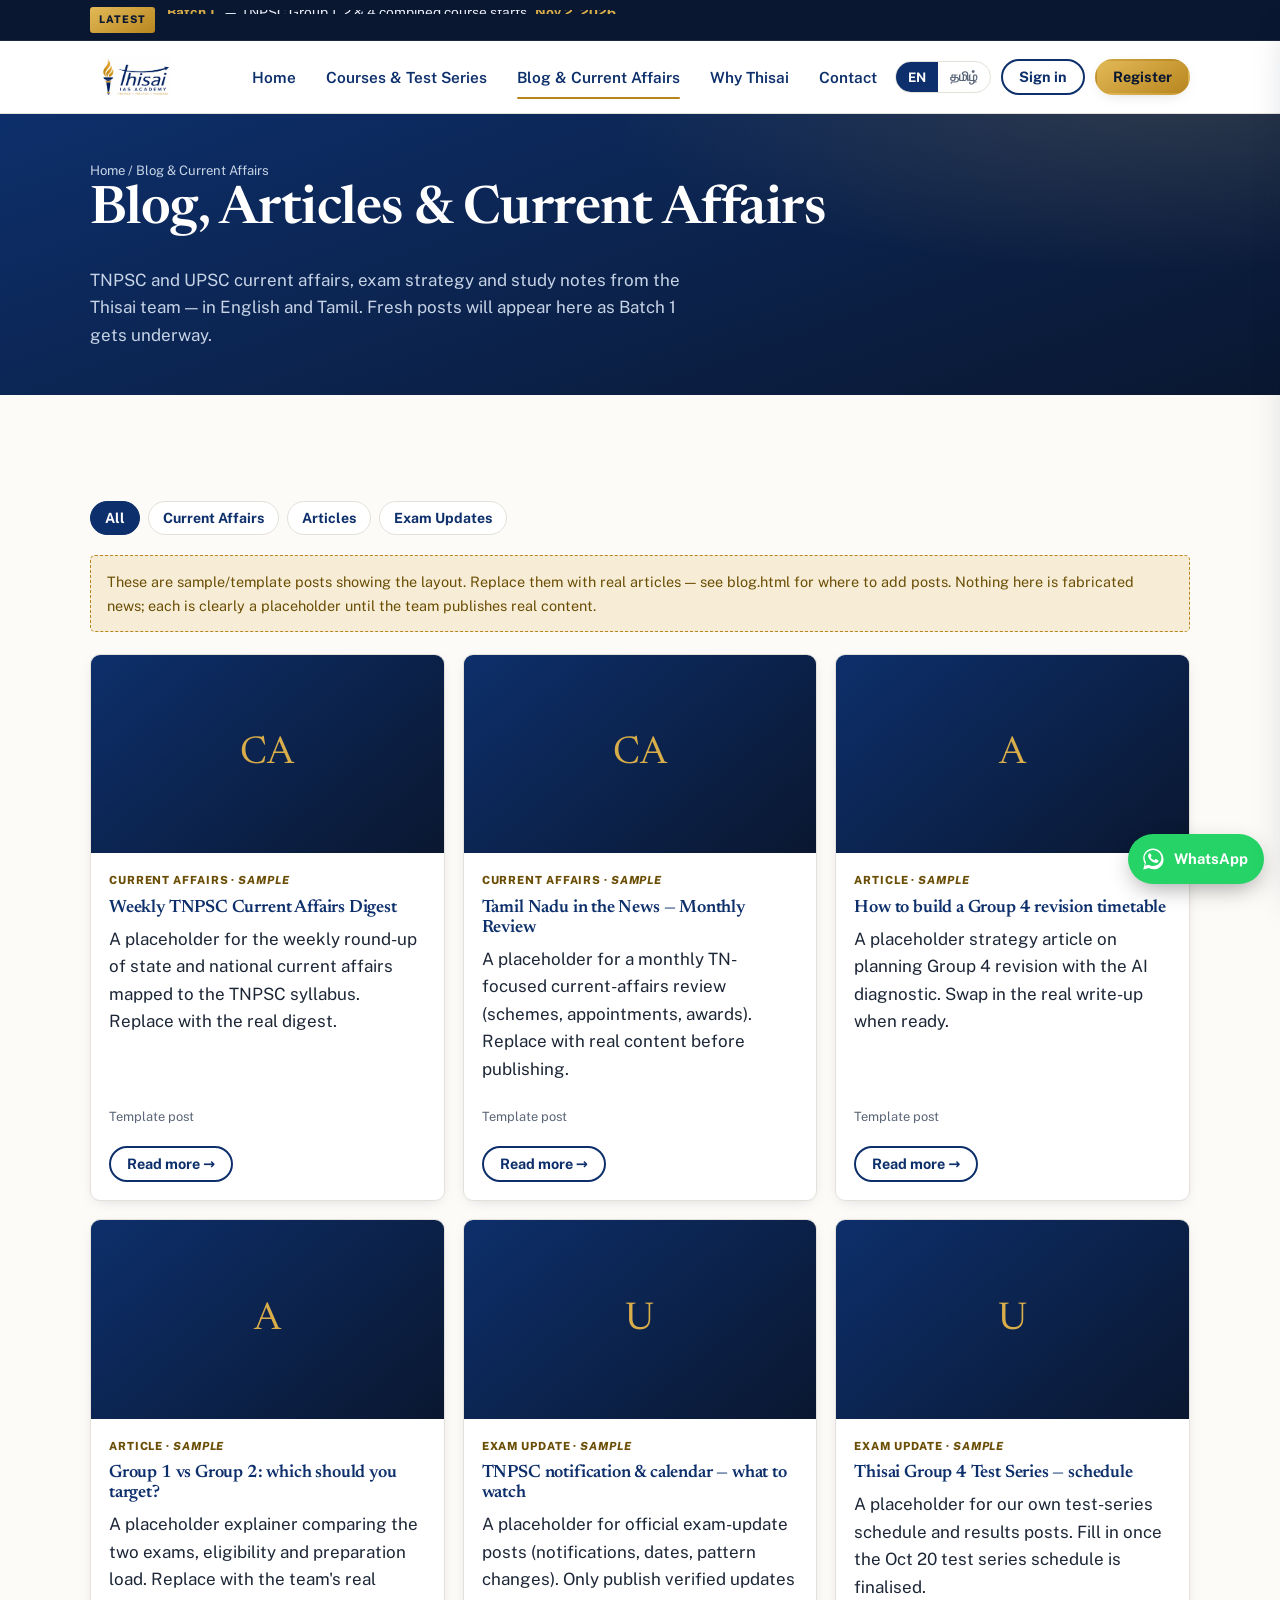
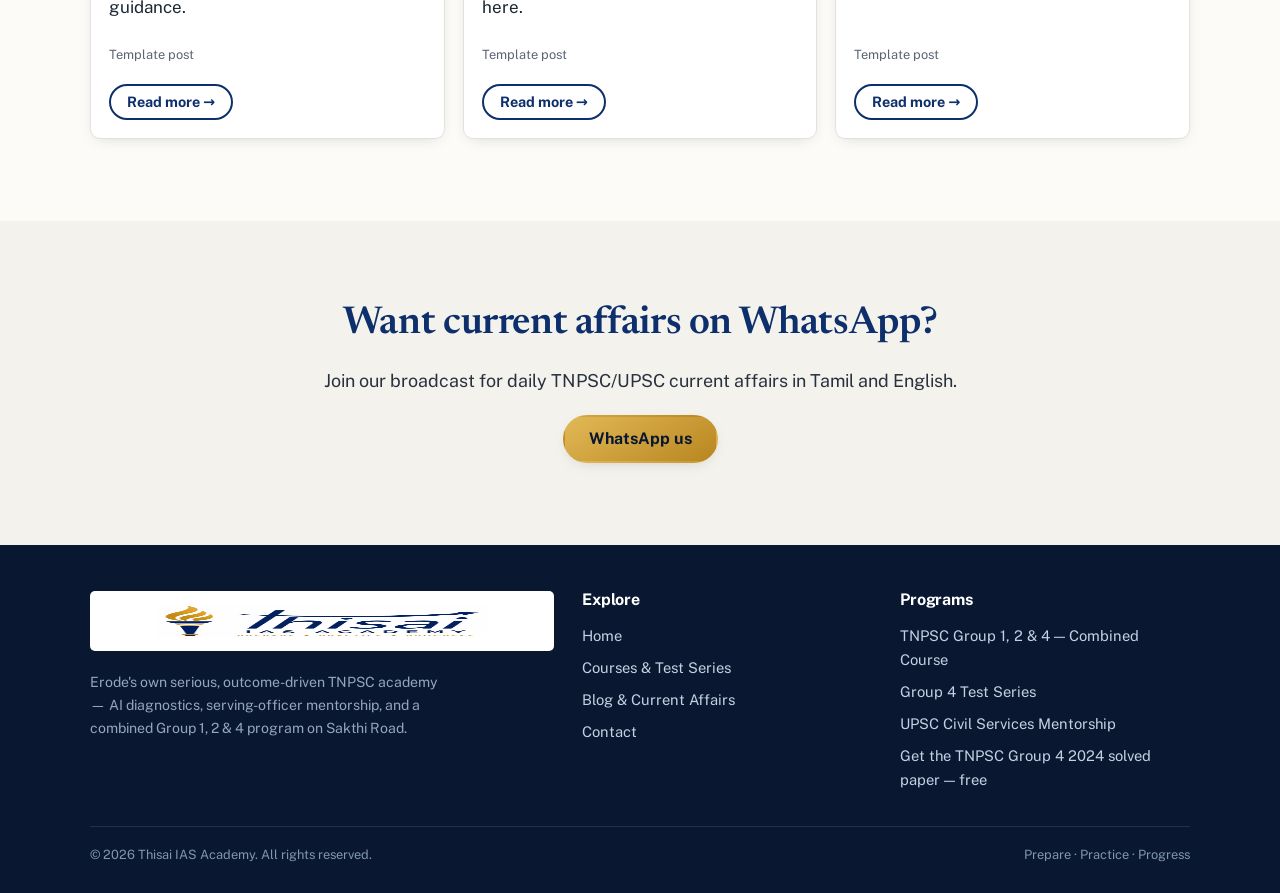
==== blog.html @ 3afdbfc1 "Rebrand site + add auth, Tamil, new programs and Courses/Blog pages Apply the official Thisai IAS Ac" ====
<!DOCTYPE html>
<html lang="en">
<head>
  <meta charset="UTF-8" />
  <meta name="viewport" content="width=device-width, initial-scale=1.0" />
  <title>Blog, Articles &amp; Current Affairs | Thisai IAS Academy, Erode</title>
  <meta name="description" content="TNPSC and UPSC current affairs, exam strategy articles and study notes from Thisai IAS Academy, Erode — in English and Tamil." />
  <meta name="robots" content="index, follow" />
  <link rel="canonical" href="https://thisai.pro/blog.html" />
  <meta name="theme-color" content="#0a1730" />
  <meta property="og:type" content="website" />
  <meta property="og:title" content="Blog, Articles & Current Affairs — Thisai IAS Academy" />
  <meta property="og:description" content="TNPSC & UPSC current affairs, exam strategy and study notes — English and Tamil." />
  <meta property="og:image" content="https://thisai.pro/assets/og-image.png" />
  <meta property="og:url" content="https://thisai.pro/blog.html" />

  <link rel="preconnect" href="https://fonts.googleapis.com" />
  <link rel="preconnect" href="https://fonts.gstatic.com" crossorigin />
  <link href="https://fonts.googleapis.com/css2?family=Newsreader:opsz,wght@6..72,400;6..72,600&family=Noto+Sans+Tamil:wght@400;500;700&family=Public+Sans:wght@400;500;600;700&display=swap" rel="stylesheet" />
  <link rel="icon" href="assets/favicon-32.png" sizes="32x32" />
  <link rel="apple-touch-icon" href="assets/favicon-180.png" />
  <link rel="icon" href="assets/favicon.svg" type="image/svg+xml" />
  <link rel="stylesheet" href="css/styles.css" />
</head>
<body>
  <!-- ANNOUNCEMENT BAR -->
  <div class="annc" role="region" aria-label="Announcements">
    <div class="annc-inner">
      <span class="annc-tag" data-i18n="annc.tag">Latest</span>
      <div class="annc-track">
        <p class="annc-item" data-i18n-html="annc.1"><b>Batch 1</b> — TNPSC Group 1, 2 &amp; 4 combined course starts <b>Nov 2, 2026</b></p>
        <p class="annc-item" data-i18n-html="annc.2">New <b>Group 4 Test Series</b> begins <b>Oct 20, 2026</b> — register now</p>
        <p class="annc-item" data-i18n-html="annc.3"><b>Free UPSC mentorship</b> for Erode's talented aspirants — guided by UPSC interview-stage candidates</p>
      </div>
    </div>
  </div>

  <!-- HEADER -->
  <header class="site-header">
    <div class="wrap header-inner">
      <a class="brand" href="index.html" aria-label="Thisai IAS Academy home">
        <img src="assets/logo-horizontal.png" alt="Thisai IAS Academy — TNPSC coaching in Erode" width="2000" height="1000" />
      </a>
      <nav class="nav" aria-label="Primary">
        <a href="index.html" data-i18n="nav.home">Home</a>
        <a href="courses.html" data-i18n="nav.courses">Courses &amp; Test Series</a>
        <a href="blog.html" class="active" data-i18n="nav.blog">Blog &amp; Current Affairs</a>
        <a href="index.html#why" data-i18n="nav.why">Why Thisai</a>
        <a href="index.html#contact" data-i18n="nav.contact">Contact</a>
      </nav>
      <div class="header-actions">
        <div class="lang-toggle" role="group" aria-label="Language">
          <button type="button" class="lang-btn is-active" data-lang="en" aria-pressed="true">EN</button>
          <button type="button" class="lang-btn" data-lang="ta" aria-pressed="false">தமிழ்</button>
        </div>
        <span data-auth-slot></span>
        <a href="index.html#register" class="btn btn-gold btn-sm hide-mobile" data-i18n="btn.register">Register</a>
        <button class="hamb" data-menu-open aria-label="Open menu" data-i18n-aria="btn.menu"><span></span></button>
      </div>
    </div>
  </header>

  <!-- MOBILE MENU -->
  <div class="scrim" data-scrim></div>
  <nav id="mobile-menu" class="mobile-menu" aria-label="Mobile">
    <div class="mm-head"><strong style="color:var(--navy);font-family:var(--font-head)">Thisai IAS Academy</strong><button class="mm-close" data-menu-close aria-label="Close menu">&times;</button></div>
    <a href="index.html" data-i18n="nav.home">Home</a>
    <a href="courses.html" data-i18n="nav.courses">Courses &amp; Test Series</a>
    <a href="blog.html" data-i18n="nav.blog">Blog &amp; Current Affairs</a>
    <a href="index.html#why" data-i18n="nav.why">Why Thisai</a>
    <a href="index.html#contact" data-i18n="nav.contact">Contact</a>
    <a href="index.html#register" class="btn btn-gold" style="margin-top:14px" data-i18n="btn.register">Register</a>
    <button type="button" class="btn btn-ghost" style="margin-top:8px" data-open-auth="signin" data-i18n="btn.signin">Sign in</button>
  </nav>

  <main>
    <!-- PAGE HERO -->
    <section class="page-hero">
      <div class="wrap">
        <p class="breadcrumb"><a href="index.html" data-i18n="nav.home">Home</a> / <span data-i18n="bp.bc">Blog &amp; Current Affairs</span></p>
        <h1 data-i18n="bp.title">Blog, Articles &amp; Current Affairs</h1>
        <p data-i18n="bp.sub">TNPSC and UPSC current affairs, exam strategy and study notes from the Thisai team — in English and Tamil. Fresh posts will appear here as Batch 1 gets underway.</p>
      </div>
    </section>

    <section class="section">
      <div class="wrap">
        <!-- Filters -->
        <div class="blog-filters" role="group" aria-label="Filter posts">
          <button class="filter-btn active" data-filter="all" data-i18n="bp.filter.all">All</button>
          <button class="filter-btn" data-filter="ca" data-i18n="bp.filter.ca">Current Affairs</button>
          <button class="filter-btn" data-filter="article" data-i18n="bp.filter.article">Articles</button>
          <button class="filter-btn" data-filter="update" data-i18n="bp.filter.update">Exam Updates</button>
        </div>

        <!-- Honest note: these are placeholders, not fabricated news. -->
        <div class="sample-note" data-i18n="bp.sample">These are sample/template posts showing the layout. Replace them with real articles — see blog.html for where to add posts. Nothing here is fabricated news; each is clearly a placeholder until the team publishes real content.</div>

        <!-- ============================================================
             POSTS
             To add a real post: copy one <article class="post"> block,
             set data-cat to "ca" | "article" | "update", and fill in the
             category, title, excerpt, date and the "Read more" href.
             The "SAMPLE" flag marks placeholders — remove it on real posts.
             ============================================================ -->
        <div class="blog-grid">

          <article class="post" data-cat="ca">
            <div class="post-thumb" aria-hidden="true">CA</div>
            <div class="post-body">
              <span class="post-cat">Current Affairs · <em>Sample</em></span>
              <h3>Weekly TNPSC Current Affairs Digest</h3>
              <p>A placeholder for the weekly round-up of state and national current affairs mapped to the TNPSC syllabus. Replace with the real digest.</p>
              <span class="post-date">Template post</span>
              <a href="#" class="btn btn-ghost btn-sm" style="margin-top:10px;align-self:flex-start" data-i18n="bp.readmore">Read more →</a>
            </div>
          </article>

          <article class="post" data-cat="ca">
            <div class="post-thumb" aria-hidden="true">CA</div>
            <div class="post-body">
              <span class="post-cat">Current Affairs · <em>Sample</em></span>
              <h3>Tamil Nadu in the News — Monthly Review</h3>
              <p>A placeholder for a monthly TN-focused current-affairs review (schemes, appointments, awards). Replace with real content before publishing.</p>
              <span class="post-date">Template post</span>
              <a href="#" class="btn btn-ghost btn-sm" style="margin-top:10px;align-self:flex-start" data-i18n="bp.readmore">Read more →</a>
            </div>
          </article>

          <article class="post" data-cat="article">
            <div class="post-thumb" aria-hidden="true">A</div>
            <div class="post-body">
              <span class="post-cat">Article · <em>Sample</em></span>
              <h3>How to build a Group 4 revision timetable</h3>
              <p>A placeholder strategy article on planning Group 4 revision with the AI diagnostic. Swap in the real write-up when ready.</p>
              <span class="post-date">Template post</span>
              <a href="#" class="btn btn-ghost btn-sm" style="margin-top:10px;align-self:flex-start" data-i18n="bp.readmore">Read more →</a>
            </div>
          </article>

          <article class="post" data-cat="article">
            <div class="post-thumb" aria-hidden="true">A</div>
            <div class="post-body">
              <span class="post-cat">Article · <em>Sample</em></span>
              <h3>Group 1 vs Group 2: which should you target?</h3>
              <p>A placeholder explainer comparing the two exams, eligibility and preparation load. Replace with the team's real guidance.</p>
              <span class="post-date">Template post</span>
              <a href="#" class="btn btn-ghost btn-sm" style="margin-top:10px;align-self:flex-start" data-i18n="bp.readmore">Read more →</a>
            </div>
          </article>

          <article class="post" data-cat="update">
            <div class="post-thumb" aria-hidden="true">U</div>
            <div class="post-body">
              <span class="post-cat">Exam Update · <em>Sample</em></span>
              <h3>TNPSC notification &amp; calendar — what to watch</h3>
              <p>A placeholder for official exam-update posts (notifications, dates, pattern changes). Only publish verified updates here.</p>
              <span class="post-date">Template post</span>
              <a href="#" class="btn btn-ghost btn-sm" style="margin-top:10px;align-self:flex-start" data-i18n="bp.readmore">Read more →</a>
            </div>
          </article>

          <article class="post" data-cat="update">
            <div class="post-thumb" aria-hidden="true">U</div>
            <div class="post-body">
              <span class="post-cat">Exam Update · <em>Sample</em></span>
              <h3>Thisai Group 4 Test Series — schedule</h3>
              <p>A placeholder for our own test-series schedule and results posts. Fill in once the Oct 20 test series schedule is finalised.</p>
              <span class="post-date">Template post</span>
              <a href="#" class="btn btn-ghost btn-sm" style="margin-top:10px;align-self:flex-start" data-i18n="bp.readmore">Read more →</a>
            </div>
          </article>

        </div>

        <p class="lead" data-empty hidden style="text-align:center;margin-top:30px" data-i18n="bp.empty">No posts in this category yet — check back soon.</p>
      </div>
    </section>

    <!-- CTA -->
    <section class="section section-alt">
      <div class="wrap narrow" style="text-align:center">
        <h2 data-i18n="bp.cta.t">Want current affairs on WhatsApp?</h2>
        <p class="lead" style="margin:0 auto 20px" data-i18n="bp.cta.d">Join our broadcast for daily TNPSC/UPSC current affairs in Tamil and English.</p>
        <a class="btn btn-gold" data-wa="ca" href="#" target="_blank" rel="noopener">WhatsApp us</a>
      </div>
    </section>
  </main>

  <!-- FOOTER -->
  <footer class="site-footer">
    <div class="wrap">
      <div class="footer-grid">
        <div>
          <span class="footer-logo"><img src="assets/logo-horizontal.png" alt="Thisai IAS Academy" width="2000" height="1000" /></span>
          <p class="footer-note" data-i18n="foot.note">Erode's own serious, outcome-driven TNPSC academy — AI diagnostics, serving-officer mentorship, and a combined Group 1, 2 & 4 program on Sakthi Road.</p>
        </div>
        <div class="footer-col"><h4 data-i18n="foot.explore">Explore</h4>
          <a href="index.html" data-i18n="nav.home">Home</a>
          <a href="courses.html" data-i18n="nav.courses">Courses &amp; Test Series</a>
          <a href="blog.html" data-i18n="nav.blog">Blog &amp; Current Affairs</a>
          <a href="index.html#contact" data-i18n="nav.contact">Contact</a>
        </div>
        <div class="footer-col"><h4 data-i18n="foot.programs">Programs</h4>
          <a href="courses.html#combined" data-i18n="prog.1.title">TNPSC Group 1, 2 &amp; 4</a>
          <a href="courses.html#testseries" data-i18n="prog.2.title">Group 4 Test Series</a>
          <a href="courses.html#upsc" data-i18n="prog.3.title">UPSC Mentorship</a>
          <a href="index.html#freepaper" data-i18n="lead.title">Free Group 4 2024 paper</a>
        </div>
      </div>
      <div class="footer-bottom">
        <span data-i18n="foot.rights">© <span data-year>2026</span> Thisai IAS Academy. All rights reserved.</span>
        <span data-i18n="foot.prepare">Prepare · Practice · Progress</span>
      </div>
    </div>
  </footer>

  <a class="wa-float" data-wa="floating" href="#" target="_blank" rel="noopener" aria-label="Chat with us on WhatsApp">
    <svg viewBox="0 0 32 32" width="26" height="26" aria-hidden="true"><path fill="currentColor" d="M16 3C9.4 3 4 8.3 4 14.9c0 2.4.7 4.6 1.9 6.5L4 29l7-1.8c1.8 1 3.8 1.5 6 1.5 6.6 0 12-5.3 12-11.9C29 8.3 22.6 3 16 3zm0 21.7c-1.9 0-3.7-.5-5.2-1.4l-.4-.2-4.1 1.1 1.1-4-.2-.4c-1-1.6-1.5-3.4-1.5-5.4C5.7 9.3 10.3 4.8 16 4.8s10.3 4.5 10.3 10.1S21.7 24.7 16 24.7zm5.7-7.6c-.3-.2-1.8-.9-2.1-1s-.5-.2-.7.2-.8 1-.9 1.2-.3.2-.6.1c-.3-.2-1.3-.5-2.5-1.5-.9-.8-1.5-1.8-1.7-2.1s0-.5.1-.6l.5-.5c.2-.2.2-.3.3-.5s.1-.4 0-.5-.7-1.7-1-2.3c-.3-.6-.5-.5-.7-.5h-.6c-.2 0-.5.1-.8.4s-1.1 1-1.1 2.6 1.1 3 1.3 3.2c.2.2 2.2 3.4 5.4 4.8.8.3 1.3.5 1.8.6.8.2 1.4.2 2 .1.6-.1 1.8-.7 2.1-1.5.3-.7.3-1.4.2-1.5-.1-.1-.3-.2-.6-.3z"/></svg>
    <span class="wa-label">WhatsApp</span>
  </a>

  <!-- AUTH MODAL -->
  <div class="modal" id="auth-modal" role="dialog" aria-modal="true" aria-label="Sign in or sign up">
    <div class="modal-scrim"></div>
    <div class="modal-card">
      <button class="modal-close" aria-label="Close">&times;</button>
      <img class="modal-logo" src="assets/logo-horizontal.png" alt="Thisai IAS Academy" width="2000" height="1000" />
      <div class="auth-tabs">
        <button type="button" class="auth-tab active" data-authtab="signin" data-i18n="auth.signin">Sign in</button>
        <button type="button" class="auth-tab" data-authtab="signup" data-i18n="auth.signup">Sign up</button>
      </div>
      <div class="auth-pane active" data-authpane="signin">
        <form id="form-signin" class="lead-form" novalidate>
          <div class="field"><label for="si-id" data-i18n="auth.email">Email or phone</label><input id="si-id" name="identifier" type="text" autocomplete="username" required data-i18n-ph="auth.email.ph" placeholder="you@example.com or mobile" /><span class="field-error" data-error></span></div>
          <div class="field"><label for="si-pass" data-i18n="auth.pass">Password</label><input id="si-pass" name="password" type="password" autocomplete="current-password" required data-i18n-ph="auth.pass.ph" placeholder="Your password" /><span class="field-error" data-error></span></div>
          <button type="submit" class="btn btn-gold btn-block" data-i18n="auth.signin.btn">Sign in</button>
        </form>
        <p class="auth-alt"><button type="button" data-switch-tab="signup" data-i18n="auth.toSignup">New to Thisai? Create an account</button></p>
      </div>
      <div class="auth-pane" data-authpane="signup">
        <form id="form-signup" class="lead-form" novalidate>
          <div class="field"><label for="su-name" data-i18n="auth.name">Full name</label><input id="su-name" name="name" type="text" autocomplete="name" required data-i18n-ph="auth.name.ph" placeholder="Your name" /><span class="field-error" data-error></span></div>
          <div class="field"><label for="su-phone" data-i18n="auth.phone">WhatsApp number</label><input id="su-phone" name="phone" type="tel" inputmode="numeric" autocomplete="tel" required data-i18n-ph="auth.phone.ph" placeholder="10-digit mobile number" /><span class="field-error" data-error></span></div>
          <div class="field"><label for="su-email" data-i18n="auth.emailf">Email</label><input id="su-email" name="email" type="email" autocomplete="email" required data-i18n-ph="auth.emailf.ph" placeholder="you@example.com" /><span class="field-error" data-error></span></div>
          <div class="field row2">
            <div class="field" style="gap:6px"><label for="su-pass" data-i18n="auth.pass">Password</label><input id="su-pass" name="password" type="password" autocomplete="new-password" required data-i18n-ph="auth.pass.ph" placeholder="Password" /><span class="field-error" data-error></span></div>
            <div class="field" style="gap:6px"><label for="su-pass2" data-i18n="auth.pass2">Confirm</label><input id="su-pass2" name="password2" type="password" autocomplete="new-password" required data-i18n-ph="auth.pass2.ph" placeholder="Confirm" /><span class="field-error" data-error></span></div>
          </div>
          <button type="submit" class="btn btn-gold btn-block" data-i18n="auth.signup.btn">Create account</button>
        </form>
        <p class="auth-alt"><button type="button" data-switch-tab="signin" data-i18n="auth.toSignin">Already have an account? Sign in</button></p>
      </div>
      <p class="auth-note" data-i18n="auth.note">Demo accounts are stored only in this browser. Connect a real auth backend (Firebase / Supabase) before launch — see js/auth.js.</p>
    </div>
  </div>

  <div class="toast" data-toast hidden role="status" aria-live="polite"></div>

  <script src="config.js"></script>
  <script src="js/i18n.js" defer></script>
  <script src="js/auth.js" defer></script>
  <script src="js/main.js" defer></script>
</body>
</html>
---- css/styles.css ----
/* ============================================================================
   Thisai IAS Academy — design system
   Brand tokens taken from the official brand sheet (navy + brass gold).
   Mobile-first, no framework. Shared across index.html, courses.html, blog.html.
   ========================================================================== */

:root {
  /* ---- Brand palette (from official logo / brand sheet) ---- */
  --ink:      #0a1730;   /* darkest navy — deep text / hero base */
  --navy:     #0d2f6b;   /* primary navy */
  --navy-700: #122a57;
  --blue:     #1247a6;   /* bright institutional blue accent */
  --blue-lt:  #e8eefa;
  --gold:     #b8861f;   /* brass gold */
  --gold-br:  #d9ae4a;   /* bright gold (gradient top) */
  --gold-hi:  #e2b957;   /* highlight gold */
  --gold-lt:  #f7edd6;   /* pale gold wash */
  --gold-dk:  #6b4e05;
  --paper:    #fcfbf8;   /* warm white page bg */
  --paper-2:  #f4f2ec;   /* alt section bg */
  --white:    #ffffff;
  --ink-body: #1c2636;   /* body text on light */
  --mute:     #5a6577;   /* secondary text */
  --line:     #e3e1da;   /* hairline */

  --maxw: 1140px;
  --rad: 5px;            /* institutional, slightly sharp */
  --rad-lg: 10px;
  --pill: 100px;
  --shadow: 0 14px 40px -18px rgba(10,23,48,.30);
  --shadow-sm: 0 4px 16px -8px rgba(10,23,48,.25);

  --font-head: "Newsreader", Georgia, "Times New Roman", serif;
  --font-body: "Public Sans", system-ui, -apple-system, "Segoe UI", Roboto, sans-serif;
  --font-ta:   "Noto Sans Tamil", var(--font-body);
}

* { box-sizing: border-box; }
html { scroll-behavior: smooth; -webkit-text-size-adjust: 100%; scroll-padding-top: 118px; }
body {
  margin: 0; font-family: var(--font-body); color: var(--ink-body);
  background: var(--paper); line-height: 1.62; font-size: 17px; overflow-x: hidden;
}
/* Tamil typography when the page is in Tamil */
html[lang="ta"] body { font-family: var(--font-ta); line-height: 1.75; }
html[lang="ta"] h1, html[lang="ta"] h2, html[lang="ta"] h3, html[lang="ta"] h4 { font-family: var(--font-ta); font-weight: 700; letter-spacing: 0; }

img, iframe, svg { max-width: 100%; }
a { color: var(--blue); }

h1,h2,h3,h4 { font-family: var(--font-head); font-weight: 600; line-height: 1.12; color: var(--navy); margin: 0 0 .5em; letter-spacing: -.01em; }
h1 { font-size: clamp(2rem, 6.5vw, 3.3rem); }
h2 { font-size: clamp(1.6rem, 5vw, 2.4rem); margin-bottom: .5em; }
h3 { font-size: 1.22rem; }
p { margin: 0 0 1rem; }

.wrap { width: 100%; max-width: var(--maxw); margin: 0 auto; padding: 0 20px; }
.narrow { max-width: 780px; }

.section { padding: 58px 0; }
.section-alt { background: var(--paper-2); }
@media (min-width: 760px) { .section { padding: 82px 0; } }

.eyebrow { font-size: .78rem; font-weight: 800; letter-spacing: .14em; text-transform: uppercase; color: var(--gold-dk); margin: 0 0 .6rem; }
.eyebrow-blue { color: var(--blue); }
.eyebrow-light { color: var(--gold-br); }
.lead { font-size: 1.12rem; max-width: 64ch; color: #28313f; }
html[lang="ta"] .eyebrow { letter-spacing: .04em; }

/* -------------------------------------------------------------- Buttons */
.btn {
  display: inline-flex; align-items: center; justify-content: center; gap: .45rem;
  font-family: var(--font-body); font-weight: 700; font-size: 1rem; line-height: 1;
  padding: 14px 24px; border-radius: var(--pill); text-decoration: none; cursor: pointer;
  border: 2px solid transparent; transition: transform .12s ease, box-shadow .15s ease, background .15s ease;
  text-align: center; position: relative; overflow: hidden;
}
html[lang="ta"] .btn { font-family: var(--font-ta); }
.btn:active { transform: translateY(1px); }
.btn-gold { background: linear-gradient(150deg, var(--gold-hi), var(--gold)); color: var(--ink); box-shadow: var(--shadow-sm); }
.btn-gold:hover { background: linear-gradient(150deg, #efcf7a, var(--gold-br)); }
/* gold shine sweep */
.btn-gold::after {
  content: ""; position: absolute; inset: 0; transform: translateX(-120%);
  background: linear-gradient(100deg, transparent 30%, rgba(255,255,255,.55) 50%, transparent 70%);
}
.btn-gold:hover::after { transform: translateX(120%); transition: transform .7s ease; }
.btn-navy { background: var(--navy); color: #fff; }
.btn-navy:hover { background: var(--blue); }
.btn-ghost { background: transparent; border-color: var(--navy); color: var(--navy); }
.btn-ghost:hover { background: rgba(13,47,107,.06); }
.btn-ghost-light { background: transparent; border-color: rgba(255,255,255,.5); color: #fff; }
.btn-ghost-light:hover { background: rgba(255,255,255,.12); }
.btn-sm { padding: 9px 16px; font-size: .9rem; }
.btn-block { width: 100%; }

.ph { background: var(--gold-lt); color: var(--gold-dk); border: 1px dashed var(--gold); padding: 0 .4em; border-radius: 4px; font-weight: 700; font-size: .92em; white-space: nowrap; }

/* ===================================================== ANNOUNCEMENT BAR */
.annc { background: var(--ink); color: #eaf0fb; font-size: .86rem; border-bottom: 1px solid rgba(255,255,255,.08); }
.annc-inner { display: flex; align-items: center; gap: 12px; min-height: 40px; padding: 6px 20px; max-width: var(--maxw); margin: 0 auto; }
.annc-tag { flex: none; background: linear-gradient(150deg, var(--gold-hi), var(--gold)); color: var(--ink); font-weight: 800; font-size: .66rem; letter-spacing: .1em; text-transform: uppercase; padding: 4px 9px; border-radius: 3px; }
.annc-track { position: relative; flex: 1; min-width: 0; height: 1.4em; overflow: hidden; }
.annc-item { position: absolute; inset: 0; display: flex; align-items: center; gap: 8px; opacity: 0; transform: translateY(8px); transition: opacity .5s, transform .5s; white-space: nowrap; overflow: hidden; text-overflow: ellipsis; }
.annc-item.on { opacity: 1; transform: none; }
.annc-item b { color: var(--gold-br); }
.annc-item a { color: inherit; text-decoration: underline; text-underline-offset: 2px; }

/* -------------------------------------------------------------- Header */
.site-header { position: sticky; top: 0; z-index: 50; background: rgba(255,255,255,.97); backdrop-filter: blur(8px); border-bottom: 1px solid var(--line); }
.header-inner { display: flex; align-items: center; gap: 14px; height: 72px; }
.brand { display: inline-flex; align-items: center; text-decoration: none; margin-right: auto; }
.brand img { height: 46px; width: auto; display: block; }
@media (max-width: 420px){ .brand img { height: 38px; } }

.nav { display: none; }
.nav a { color: var(--navy); text-decoration: none; font-weight: 600; font-size: .96rem; padding: 8px 4px; position: relative; }
.nav a:hover { color: var(--blue); }
.nav a.active::after { content:""; position:absolute; left:4px; right:4px; bottom:-2px; height:2px; background: var(--gold); border-radius:2px; }
@media (min-width: 980px){ .nav { display: flex; align-items: center; gap: 22px; } }

.header-actions { display: flex; align-items: center; gap: 10px; }
.lang-toggle { display: inline-flex; border: 1px solid var(--line); border-radius: var(--pill); overflow: hidden; background: #fff; }
.lang-btn { background: transparent; color: var(--mute); border: 0; padding: 7px 12px; font-size: .82rem; font-weight: 700; cursor: pointer; font-family: var(--font-body); }
.lang-btn.is-active { background: var(--navy); color: #fff; }

.icon-btn { display: none; }
.hamb { display: inline-grid; place-items: center; width: 42px; height: 42px; border: 1px solid var(--line); border-radius: var(--rad); background: #fff; cursor: pointer; }
.hamb span { display:block; width: 18px; height: 2px; background: var(--navy); position: relative; }
.hamb span::before, .hamb span::after { content:""; position:absolute; left:0; width:18px; height:2px; background: var(--navy); }
.hamb span::before { top:-6px; } .hamb span::after { top:6px; }
@media (min-width: 980px){ .hamb { display: none; } }
.hide-mobile { display: none; }
@media (min-width: 560px){ .hide-mobile { display: inline-flex; } }

/* Mobile menu drawer */
.mobile-menu { position: fixed; inset: 0 0 0 auto; width: min(82vw, 340px); background: #fff; z-index: 70; transform: translateX(100%); transition: transform .25s ease; box-shadow: var(--shadow); padding: 20px; display: flex; flex-direction: column; gap: 6px; overflow-y: auto; }
.mobile-menu.open { transform: none; }
.mobile-menu a { color: var(--navy); text-decoration: none; font-weight: 700; padding: 14px 8px; border-bottom: 1px solid var(--line); font-size: 1.05rem; }
.mm-head { display:flex; align-items:center; justify-content: space-between; margin-bottom: 8px; }
.mm-close { background:none; border:0; font-size:1.8rem; line-height:1; cursor:pointer; color: var(--navy); }
.scrim { position: fixed; inset: 0; background: rgba(10,23,48,.5); z-index: 65; opacity: 0; pointer-events: none; transition: opacity .25s; }
.scrim.open { opacity: 1; pointer-events: auto; }

/* -------------------------------------------------------------- Hero */
.hero { background: linear-gradient(160deg, var(--navy), var(--ink)); color: #eaf1fb; position: relative; overflow: hidden; }
.hero::before { content:""; position:absolute; inset:0; background: radial-gradient(90% 120% at 85% -10%, rgba(226,185,87,.16), transparent 55%); pointer-events:none; }
.hero-badge-wm { position:absolute; right: -60px; bottom: -60px; width: 340px; opacity: .06; pointer-events: none; }
.hero-grid { display: grid; grid-template-columns: minmax(0,1fr); gap: 30px; padding: 46px 0 56px; position: relative; }
@media (min-width: 920px){ .hero-grid { grid-template-columns: 1.3fr .95fr; align-items: center; gap: 48px; padding: 72px 0 86px; } }
.hero-copy { min-width: 0; }
.hero h1 { color: #fff; margin-bottom: .35em; }
.hero .eyebrow { color: var(--gold-br); }
.hero-sub { color: #c7d4e6; font-size: 1.1rem; max-width: 54ch; }
.hero-cta-row { display: flex; flex-wrap: wrap; gap: 12px; margin: 22px 0 6px; }

.pillrow { display:flex; flex-wrap:wrap; gap:8px; margin-top: 18px; }
.chip { display:inline-flex; align-items:center; gap:6px; background: rgba(255,255,255,.08); border:1px solid rgba(255,255,255,.16); color:#dfe8f5; font-size:.8rem; font-weight:600; padding:6px 12px; border-radius: var(--pill); }
.chip b { color: var(--gold-br); }

.countdown { margin-top: 24px; padding: 18px 20px; border: 1px solid rgba(255,255,255,.16); border-radius: var(--rad-lg); background: rgba(255,255,255,.05); max-width: 460px; }
.countdown-label { margin: 0 0 10px; font-weight: 800; font-size: .78rem; letter-spacing: .08em; text-transform: uppercase; color: var(--gold-br); }
.countdown-units { display: grid; grid-template-columns: repeat(4,1fr); gap: 8px; }
.cd-unit { background: rgba(255,255,255,.07); border-radius: var(--rad); padding: 10px 4px; text-align: center; }
.cd-num { display: block; font-family: var(--font-head); font-size: 1.8rem; font-weight: 600; color: #fff; font-variant-numeric: tabular-nums; }
.cd-lbl { display: block; font-size: .64rem; letter-spacing: .1em; text-transform: uppercase; color: #a7b8cf; margin-top: 2px; }
.countdown-src { margin: 10px 0 0; font-size: .72rem; color: #8ea1b9; }

.hero-card { background: #fff; color: var(--ink-body); border-radius: var(--rad-lg); padding: 24px; box-shadow: var(--shadow); position: relative; }
.hero-card-badge { display: inline-block; background: linear-gradient(150deg, var(--gold-hi), var(--gold)); color: var(--ink); font-weight: 800; font-size: .8rem; padding: 6px 12px; border-radius: 3px; margin-bottom: 14px; }
.hero-card-list { list-style: none; margin: 0; padding: 0; display: grid; grid-template-columns: minmax(0,1fr); gap: 12px; }
.hero-card-list li { padding-left: 24px; position: relative; font-size: .96rem; }
.hero-card-list li::before { content:""; position:absolute; left:0; top:.55em; width:9px; height:9px; border:2px solid var(--gold); border-radius:50%; }
.hero-card-foot { margin: 14px 0 0; font-size: .78rem; color: var(--mute); }

/* -------------------------------------------------------------- Cards grids */
.card-grid { display: grid; grid-template-columns: minmax(0,1fr); gap: 16px; margin-top: 26px; }
.why-grid { grid-template-columns: 1fr 1fr; }
@media (min-width: 880px){ .why-grid { grid-template-columns: repeat(4,1fr); } }
.card-grid.two { grid-template-columns: minmax(0,1fr); }
@media (min-width: 760px){ .card-grid.two { grid-template-columns: 1fr 1fr; } }
.card-grid.three { grid-template-columns: minmax(0,1fr); }
@media (min-width: 820px){ .card-grid.three { grid-template-columns: repeat(3,1fr); } }
.card { background: #fff; border: 1px solid var(--line); border-radius: var(--rad); padding: 22px; box-shadow: var(--shadow-sm); }
.card-top { border-top: 4px solid var(--gold); }
.card-ico { display: grid; place-items: center; width: 46px; height: 46px; border-radius: var(--rad); background: var(--navy); color: var(--gold-br); font-size: 1.35rem; margin-bottom: 12px; }
.card h3 { margin-bottom: .35em; }
.card p { margin: 0; color: #35424f; font-size: .96rem; }
.why-body { margin-top: 26px; font-size: 1.14rem; max-width: 64ch; color: #28313f; }

/* -------------------------------------------------------------- Ticks */
.ticks { list-style: none; margin: 0; padding: 0; display: grid; grid-template-columns: minmax(0,1fr); gap: 12px; }
.ticks li { padding-left: 30px; position: relative; }
.ticks li::before { content:"✓"; position:absolute; left:0; top:0; width:20px; height:20px; background: var(--gold); color:#fff; border-radius:50%; display:grid; place-items:center; font-size:.72rem; font-weight:900; }
.ticks-blue li::before { background: var(--blue); }

/* program columns */
.program-cols { display: grid; grid-template-columns: minmax(0,1fr); gap: 22px; margin-top: 28px; }
@media (min-width: 760px){ .program-cols { grid-template-columns: 1fr 1fr; gap: 34px; } }
.prog-block h3 { margin-bottom: .6em; }

/* -------------------------------------------------------------- Diagnostic */
.section-diag { background: linear-gradient(180deg, var(--navy), var(--ink)); color: #e7eef7; }
.section-diag h2, .section-diag h3 { color: #fff; }
.lead-light { color: #bccbe0; }
.diag-stack { display: grid; grid-template-columns: minmax(0,1fr); gap: 12px; margin: 34px 0; }
.diag-layer { display: flex; align-items: center; gap: 16px; background: rgba(255,255,255,.05); border: 1px solid rgba(226,185,87,.3); border-left: 4px solid var(--gold-br); border-radius: var(--rad); padding: 16px 18px; opacity: 0; transform: translateY(14px); transition: opacity .5s ease, transform .5s ease, background .3s; transition-delay: calc(var(--i) * 90ms); }
.diag-layer.in { opacity: 1; transform: none; }
.diag-layer:hover { background: rgba(226,185,87,.12); }
.diag-n { font-family: var(--font-head); font-size: 1.9rem; color: var(--gold-br); min-width: 46px; font-weight: 600; }
.diag-body { flex: 1; min-width: 0; }
.diag-body h3 { color:#fff; margin:0 0 2px; font-size: 1.1rem; }
.diag-body p { margin: 0; color: #b6c6da; font-size: .92rem; }
.diag-tag { font-size:.66rem; letter-spacing:.07em; text-transform:uppercase; font-weight:800; color:var(--ink); background: var(--gold-br); padding:4px 9px; border-radius: var(--pill); white-space:nowrap; }
.diag-output { background: rgba(255,255,255,.05); border: 1px solid rgba(255,255,255,.12); border-radius: var(--rad-lg); padding: 22px; }

/* -------------------------------------------------------------- Guarantee */
.section-guarantee { background: var(--ink); color: #eef3fa; }
.section-guarantee h2 { color:#fff; }
.guar-terms { margin-top: 22px; background: rgba(255,255,255,.05); border: 1px solid rgba(184,134,31,.45); border-radius: var(--rad-lg); padding: 24px; }
.guar-terms-head { font-weight:800; color: var(--gold-br); margin-bottom: 14px; }
.guar-terms .ticks li { color:#dfe8f2; }
.guar-fine { margin: 18px 0 0; font-size: .95rem; color:#c2d0df; }
.guar-legal { margin: 14px 0 0; font-size:.82rem; color: var(--gold-hi); }

/* -------------------------------------------------------------- Register / details */
.section-register { background: var(--paper-2); }
.register-grid { display: grid; grid-template-columns: minmax(0,1fr); gap: 26px; margin-top: 30px; }
@media (min-width: 900px){ .register-grid { grid-template-columns: .92fr 1.08fr; align-items: start; gap: 40px; } }
.detail-list { display: grid; grid-template-columns: minmax(0,1fr); gap: 12px; margin: 8px 0 0; }
.detail-list > div { display: grid; grid-template-columns: 120px minmax(0,1fr); gap: 10px; padding-bottom: 10px; border-bottom: 1px solid var(--line); }
.detail-list dt { font-weight:700; color: var(--navy); }
.detail-list dd { margin:0; color:#35424f; }
.mt { margin-top: 26px; }
.tier-list { list-style:none; margin:8px 0 0; padding:0; display:grid; grid-template-columns:minmax(0,1fr); gap:10px; }
.tier-list li { display:flex; align-items:center; justify-content:space-between; gap:12px; background:#fff; border:1px solid var(--line); border-radius: var(--rad); padding:12px 14px; }
.tier-rank { font-weight:700; color: var(--navy); }
.seat-cap { margin-top:18px; font-size:.95rem; color:#35424f; }
.seats-remaining { display:inline-block; margin-left:6px; font-weight:800; color: var(--gold-dk); }

/* -------------------------------------------------------------- Forms */
.form-card { background:#fff; border:1px solid var(--line); border-radius: var(--rad-lg); padding: 26px; box-shadow: var(--shadow); }
.form-card-blue { border-top: 5px solid var(--blue); }
.form-intro { color: var(--mute); margin-top: -.3rem; font-size: .95rem; }
.lead-form { display: grid; grid-template-columns: minmax(0,1fr); gap: 16px; }
.field { display: grid; gap: 6px; }
.field.row2 { grid-template-columns: 1fr 1fr; gap: 12px; }
@media (max-width: 460px){ .field.row2 { grid-template-columns: 1fr; } }
.field label { font-weight:700; font-size:.9rem; color: var(--navy); }
.field input, .field select {
  width:100%; padding:13px 14px; font-size:16px; font-family: var(--font-body);
  border:1.5px solid #cfd6de; border-radius: var(--rad); background:#fff; color: var(--ink-body);
  transition: border-color .12s, box-shadow .12s;
}
html[lang="ta"] .field input, html[lang="ta"] .field select { font-family: var(--font-ta); }
.field input:focus, .field select:focus { outline:none; border-color: var(--blue); box-shadow: 0 0 0 3px rgba(18,71,166,.16); }
.field.invalid input, .field.invalid select { border-color:#c0392b; }
.field-error { color:#c0392b; font-size:.82rem; min-height:0; }
.field.invalid .field-error { min-height:1em; }
.form-micro { font-size:.82rem; color: var(--mute); background: var(--gold-lt); border-radius: var(--rad); padding:10px 12px; margin:0; }
.form-card-blue .form-micro { background: var(--blue-lt); }
.form-success { text-align:center; padding:14px 6px; }
.success-tick { width:54px; height:54px; margin:0 auto 12px; border-radius:50%; background: var(--gold); color:#fff; font-size:1.7rem; font-weight:900; display:grid; place-items:center; }
.success-tick-blue { background: var(--blue); }
.form-success h4 { font-size:1.25rem; margin:0 0 .4em; }
.form-success p { color:#35424f; margin:0 0 .8rem; }
.is-hidden { display:none !important; }

/* lead magnet */
.section-lead { background:#fff; }
.lead-magnet { display:grid; grid-template-columns:minmax(0,1fr); gap:26px; }
@media (min-width: 880px){ .lead-magnet { grid-template-columns:1.05fr .95fr; align-items:center; gap:42px; } }

/* -------------------------------------------------------------- Program / course cards (courses.html) */
.course-card { background:#fff; border:1px solid var(--line); border-radius: var(--rad-lg); overflow:hidden; box-shadow: var(--shadow-sm); display:flex; flex-direction:column; }
.course-head { padding: 20px 22px; color:#fff; position:relative; }
.course-head.navy { background: linear-gradient(140deg, var(--navy), var(--ink)); }
.course-head.blue { background: linear-gradient(140deg, var(--blue), var(--navy)); }
.course-head.gold { background: linear-gradient(140deg, var(--gold), var(--gold-dk)); }
.course-head h3 { color:#fff; margin:0 0 6px; }
.course-flag { display:inline-block; background: rgba(255,255,255,.18); border:1px solid rgba(255,255,255,.3); color:#fff; font-size:.72rem; font-weight:800; letter-spacing:.06em; text-transform:uppercase; padding:4px 10px; border-radius:3px; margin-bottom:10px; }
.course-body { padding: 20px 22px; flex:1; display:flex; flex-direction:column; }
.course-meta { display:grid; grid-template-columns:minmax(0,1fr); gap:8px; margin:0 0 14px; }
.course-meta div { display:flex; gap:8px; font-size:.92rem; }
.course-meta dt { font-weight:700; color: var(--navy); min-width:92px; }
.course-body .btn { margin-top:auto; }

/* -------------------------------------------------------------- Blog (blog.html) */
.blog-filters { display:flex; flex-wrap:wrap; gap:8px; margin:24px 0 8px; }
.filter-btn { background:#fff; border:1px solid var(--line); color: var(--navy); font-weight:700; font-size:.88rem; padding:8px 14px; border-radius: var(--pill); cursor:pointer; font-family: var(--font-body); }
.filter-btn.active { background: var(--navy); color:#fff; border-color: var(--navy); }
html[lang="ta"] .filter-btn { font-family: var(--font-ta); }
.blog-grid { display:grid; grid-template-columns:minmax(0,1fr); gap:18px; margin-top:22px; }
@media (min-width:640px){ .blog-grid { grid-template-columns:1fr 1fr; } }
@media (min-width:980px){ .blog-grid { grid-template-columns:repeat(3,1fr); } }
.post { background:#fff; border:1px solid var(--line); border-radius: var(--rad-lg); overflow:hidden; display:flex; flex-direction:column; box-shadow: var(--shadow-sm); }
.post-cat { font-size:.7rem; font-weight:800; letter-spacing:.08em; text-transform:uppercase; color: var(--gold-dk); }
.post-thumb { aspect-ratio: 16/9; background: linear-gradient(140deg, var(--navy), var(--ink)); display:grid; place-items:center; color: var(--gold-br); font-family: var(--font-head); font-size: 2.4rem; }
.post-body { padding:18px; flex:1; display:flex; flex-direction:column; gap:8px; }
.post-body h3 { margin:0; font-size:1.12rem; }
.post-date { font-size:.8rem; color: var(--mute); margin-top:auto; }
.sample-note { background: var(--gold-lt); border:1px dashed var(--gold); border-radius: var(--rad); padding:14px 16px; font-size:.9rem; color: var(--gold-dk); margin-top: 20px; }

/* -------------------------------------------------------------- FAQ */
.faq { margin-top:24px; display:grid; grid-template-columns:minmax(0,1fr); gap:10px; }
.faq-item { background:#fff; border:1px solid var(--line); border-radius: var(--rad); overflow:hidden; }
.faq-item summary { cursor:pointer; list-style:none; padding:16px 18px; font-weight:700; color: var(--navy); position:relative; padding-right:44px; }
.faq-item summary::-webkit-details-marker { display:none; }
.faq-item summary::after { content:"+"; position:absolute; right:18px; top:50%; transform:translateY(-50%); font-size:1.4rem; color: var(--gold-dk); }
.faq-item[open] summary::after { content:"–"; }
.faq-a { padding:0 18px 16px; }
.faq-a p { margin:0; color:#35424f; }

/* -------------------------------------------------------------- Contact */
.section-contact { background: var(--paper-2); }
.contact-grid { display:grid; grid-template-columns:minmax(0,1fr); gap:26px; margin-top:26px; }
@media (min-width:820px){ .contact-grid { grid-template-columns:.8fr 1.2fr; gap:34px; align-items:start; } }
.contact-info address { font-style:normal; font-size:1.05rem; line-height:1.7; margin-bottom:14px; }
.contact-line { display:flex; align-items:center; gap:10px; margin:0 0 8px; }
.contact-cta-row { display:flex; flex-wrap:wrap; gap:12px; margin-top:20px; }
.map-wrap { border-radius: var(--rad-lg); overflow:hidden; border:1px solid var(--line); box-shadow: var(--shadow-sm); min-height:300px; background:#e9e4d8; }
.map-wrap iframe { display:block; width:100%; height:360px; border:0; }

/* -------------------------------------------------------------- Footer */
.site-footer { background: var(--ink); color:#c4d1e2; padding:46px 0 28px; }
.footer-grid { display:grid; grid-template-columns:minmax(0,1fr); gap:28px; }
@media (min-width:760px){ .footer-grid { grid-template-columns:1.6fr 1fr 1fr; } }
.footer-logo { background:#fff; border-radius: var(--rad); padding:10px 12px; display:inline-block; }
.footer-logo img { height:40px; display:block; }
.footer-note { font-size:.88rem; margin:12px 0 0; color:#94a6bc; max-width:40ch; }
.footer-col h4 { color:#fff; font-size:1rem; margin:0 0 12px; font-family: var(--font-body); font-weight:700; }
.footer-col a { display:block; color:#c4d1e2; text-decoration:none; font-size:.92rem; padding:4px 0; }
.footer-col a:hover { color: var(--gold-br); }
.footer-bottom { border-top:1px solid rgba(255,255,255,.1); margin-top:30px; padding-top:18px; font-size:.8rem; color:#8097ae; display:flex; flex-wrap:wrap; gap:10px; justify-content:space-between; }

/* -------------------------------------------------------------- WhatsApp float */
.wa-float { position:fixed; right:16px; bottom:16px; z-index:60; display:inline-flex; align-items:center; gap:8px; background:#25D366; color:#fff; text-decoration:none; padding:12px 16px 12px 12px; border-radius: var(--pill); box-shadow:0 8px 24px -6px rgba(0,0,0,.4); font-weight:700; font-size:.92rem; }
.wa-float:hover { background:#20bd5a; }
@media (max-width:480px){ .wa-float .wa-label { display:none; } .wa-float { padding:12px; } }

/* -------------------------------------------------------------- Auth modal */
.modal { position: fixed; inset: 0; z-index: 90; display: none; align-items: flex-start; justify-content: center; padding: 24px 16px; overflow-y: auto; }
.modal.open { display: flex; }
.modal-scrim { position: fixed; inset: 0; background: rgba(10,23,48,.6); backdrop-filter: blur(2px); }
.modal-card { position: relative; background:#fff; width: 100%; max-width: 440px; border-radius: var(--rad-lg); box-shadow: var(--shadow); padding: 28px; margin-top: 4vh; }
.modal-close { position:absolute; top:12px; right:14px; background:none; border:0; font-size:1.7rem; line-height:1; cursor:pointer; color: var(--mute); }
.modal-logo { height: 42px; display:block; margin: 0 auto 14px; }
.auth-tabs { display:flex; background: var(--paper-2); border-radius: var(--pill); padding:4px; margin: 0 0 20px; }
.auth-tab { flex:1; border:0; background:none; padding:9px; border-radius: var(--pill); font-weight:800; color: var(--mute); cursor:pointer; font-family: var(--font-body); font-size:.95rem; }
.auth-tab.active { background: var(--navy); color:#fff; }
html[lang="ta"] .auth-tab { font-family: var(--font-ta); }
.auth-pane { display:none; }
.auth-pane.active { display:block; }
.auth-alt { text-align:center; font-size:.9rem; color: var(--mute); margin: 16px 0 0; }
.auth-alt button { background:none; border:0; color: var(--blue); font-weight:700; cursor:pointer; text-decoration:underline; font-family: var(--font-body); }
.auth-note { font-size:.76rem; color: var(--mute); margin-top:14px; text-align:center; }

/* signed-in pill in header */
.user-pill { display:inline-flex; align-items:center; gap:8px; background: var(--blue-lt); border:1px solid #cfdcf3; color: var(--navy); font-weight:700; font-size:.88rem; padding:7px 12px; border-radius: var(--pill); }
.user-pill .avatar { width:24px; height:24px; border-radius:50%; background: var(--navy); color:#fff; display:grid; place-items:center; font-size:.72rem; font-weight:800; }

/* -------------------------------------------------------------- Toast */
.toast { position:fixed; left:50%; bottom:84px; transform:translateX(-50%); z-index:95; background: var(--ink); color:#fff; padding:12px 18px; border-radius: var(--pill); font-size:.9rem; box-shadow: var(--shadow); max-width: 90vw; text-align:center; }

/* -------------------------------------------------------------- Page hero (sub pages) */
.page-hero { background: linear-gradient(160deg, var(--navy), var(--ink)); color:#eaf1fb; padding: 46px 0; position:relative; overflow:hidden; }
.page-hero::before { content:""; position:absolute; inset:0; background: radial-gradient(80% 120% at 90% -10%, rgba(226,185,87,.16), transparent 55%); }
.page-hero h1 { color:#fff; position:relative; }
.page-hero p { color:#c7d4e6; max-width:60ch; position:relative; margin-bottom:0; }
.breadcrumb { font-size:.82rem; color:#9db0c9; margin-bottom:12px; position:relative; }
.breadcrumb a { color:#c7d4e6; text-decoration:none; }

/* -------------------------------------------------------------- a11y */
.sr-only { position:absolute; width:1px; height:1px; padding:0; margin:-1px; overflow:hidden; clip:rect(0,0,0,0); border:0; }
:focus-visible { outline:3px solid var(--blue); outline-offset:2px; border-radius:3px; }
@media (prefers-reduced-motion: reduce){ *{ scroll-behavior:auto !important; } .diag-layer{ transition:none; opacity:1; transform:none; } .btn-gold::after{ display:none; } .annc-item{ transition:none; } }
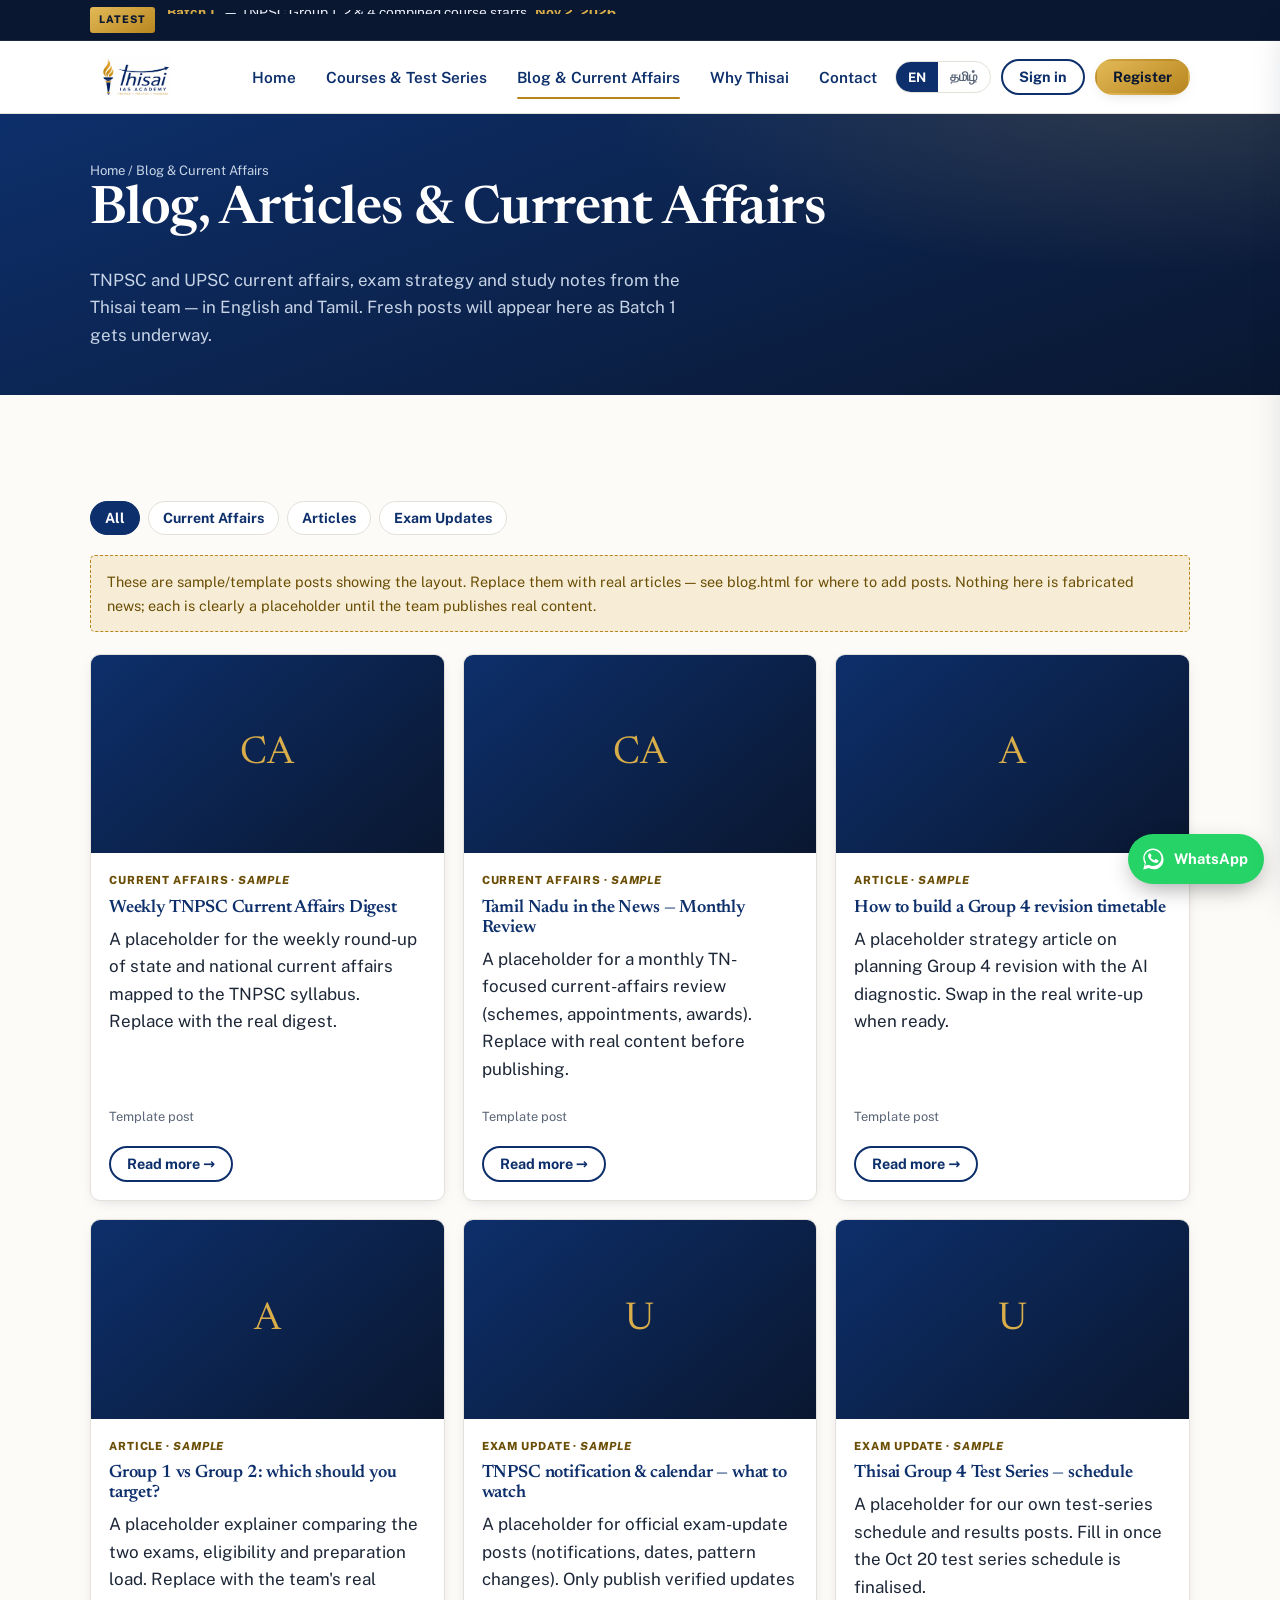
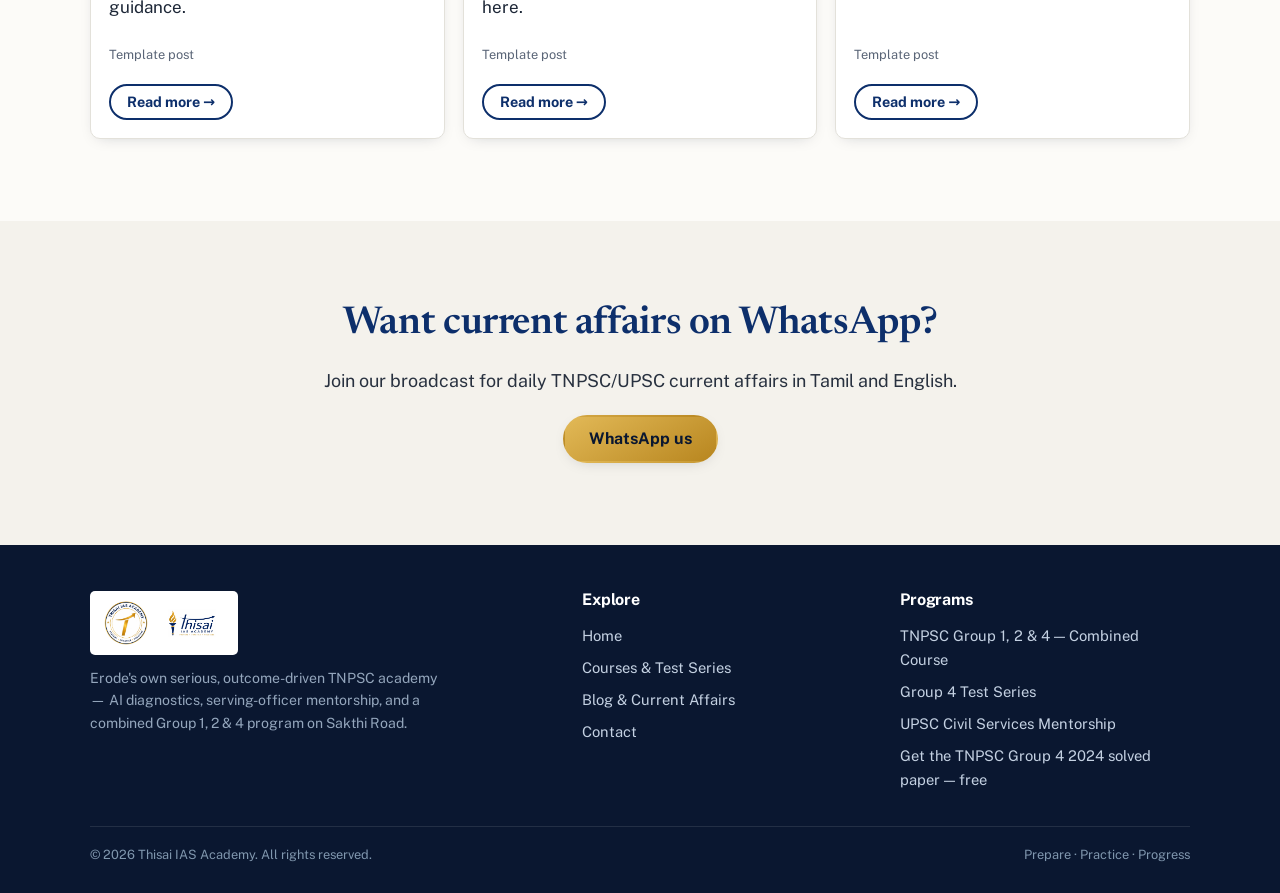
==== commit 40f83621: "Fix footer logo, showcase round seal, set official details + admin tools - Footer logo was stretched" ====
--- a/blog.html
+++ b/blog.html
@@ -18,8 +18,8 @@
   <link rel="preconnect" href="https://fonts.gstatic.com" crossorigin />
   <link href="https://fonts.googleapis.com/css2?family=Newsreader:opsz,wght@6..72,400;6..72,600&family=Noto+Sans+Tamil:wght@400;500;700&family=Public+Sans:wght@400;500;600;700&display=swap" rel="stylesheet" />
   <link rel="icon" href="assets/favicon-32.png" sizes="32x32" />
+  <link rel="icon" href="assets/favicon-180.png" sizes="180x180" />
   <link rel="apple-touch-icon" href="assets/favicon-180.png" />
-  <link rel="icon" href="assets/favicon.svg" type="image/svg+xml" />
   <link rel="stylesheet" href="css/styles.css" />
 </head>
 <body>
@@ -96,6 +96,39 @@
         <!-- Honest note: these are placeholders, not fabricated news. -->
         <div class="sample-note" data-i18n="bp.sample">These are sample/template posts showing the layout. Replace them with real articles — see blog.html for where to add posts. Nothing here is fabricated news; each is clearly a placeholder until the team publishes real content.</div>
 
+        <!-- ADMIN TOOLBAR (shown only to super admins — see config.SUPER_ADMINS & js/blog-admin.js) -->
+        <div class="admin-bar" id="admin-bar">
+          <span class="admin-badge">Super Admin</span>
+          <span class="admin-who"></span>
+          <button type="button" class="btn btn-gold btn-sm" id="admin-write">✍️ Write / publish post</button>
+        </div>
+
+        <div class="composer" id="composer">
+          <h3>Write a post</h3>
+          <form id="composer-form" class="lead-form">
+            <div class="field"><label for="c-title">Title</label><input id="c-title" type="text" required placeholder="Post title" /></div>
+            <div class="field row2">
+              <div class="field" style="gap:6px"><label for="c-cat">Category</label>
+                <select id="c-cat"><option value="ca">Current Affairs</option><option value="article">Article</option><option value="update">Exam Update</option></select></div>
+              <div class="field" style="gap:6px"><label for="c-date">Date label</label><input id="c-date" type="text" placeholder="e.g. 5 Oct 2026" /></div>
+            </div>
+            <div class="field"><label for="c-excerpt">Excerpt / summary</label><textarea id="c-excerpt" required placeholder="A short summary shown on the card"></textarea></div>
+            <div class="field"><label for="c-url">Read-more link (optional)</label><input id="c-url" type="url" placeholder="https://… (leave blank for #)" /></div>
+            <div class="contact-cta-row">
+              <button type="submit" class="btn btn-navy" data-action="draft">Save as local draft</button>
+              <button type="submit" class="btn btn-gold" data-action="html">Generate publish HTML</button>
+            </div>
+          </form>
+          <div id="composer-out-wrap" style="display:none;margin-top:16px">
+            <p class="form-micro" style="margin-bottom:8px">Paste this into <code>blog.html</code> (inside <code>&lt;div class="blog-grid"&gt;</code>) and deploy to publish for everyone — or wire a CMS/backend (see README).</p>
+            <pre class="out" id="composer-out"></pre>
+            <div class="contact-cta-row" style="margin-top:10px">
+              <button type="button" class="btn btn-ghost btn-sm" id="composer-copy">Copy HTML</button>
+              <button type="button" class="btn btn-ghost btn-sm" id="composer-download">Download .html</button>
+            </div>
+          </div>
+        </div>
+
         <!-- ============================================================
              POSTS
              To add a real post: copy one <article class="post"> block,
@@ -192,7 +225,7 @@
     <div class="wrap">
       <div class="footer-grid">
         <div>
-          <span class="footer-logo"><img src="assets/logo-horizontal.png" alt="Thisai IAS Academy" width="2000" height="1000" /></span>
+          <span class="footer-logo"><img class="fl-mark" src="assets/logo-badge.webp" alt="" aria-hidden="true" width="44" height="44" /><img class="fl-word" src="assets/logo-horizontal.png" alt="Thisai IAS Academy" width="2000" height="1000" /></span>
           <p class="footer-note" data-i18n="foot.note">Erode's own serious, outcome-driven TNPSC academy — AI diagnostics, serving-officer mentorship, and a combined Group 1, 2 & 4 program on Sakthi Road.</p>
         </div>
         <div class="footer-col"><h4 data-i18n="foot.explore">Explore</h4>
@@ -261,5 +294,6 @@
   <script src="js/i18n.js" defer></script>
   <script src="js/auth.js" defer></script>
   <script src="js/main.js" defer></script>
+  <script src="js/blog-admin.js" defer></script>
 </body>
 </html>
--- a/css/styles.css
+++ b/css/styles.css
@@ -301,6 +301,18 @@
 .post-date { font-size:.8rem; color: var(--mute); margin-top:auto; }
 .sample-note { background: var(--gold-lt); border:1px dashed var(--gold); border-radius: var(--rad); padding:14px 16px; font-size:.9rem; color: var(--gold-dk); margin-top: 20px; }
 
+/* blog admin */
+.admin-bar { display:none; align-items:center; flex-wrap:wrap; gap:12px; background: var(--ink); color:#eaf1fb; border-radius: var(--rad-lg); padding:14px 18px; margin-top:22px; }
+.admin-bar.show { display:flex; }
+.admin-bar .admin-badge { background: linear-gradient(150deg,var(--gold-hi),var(--gold)); color:var(--ink); font-weight:800; font-size:.72rem; letter-spacing:.08em; text-transform:uppercase; padding:5px 10px; border-radius:3px; }
+.admin-bar .admin-who { font-size:.9rem; color:#c7d4e6; margin-right:auto; }
+.composer { display:none; background:#fff; border:1px solid var(--line); border-radius: var(--rad-lg); box-shadow: var(--shadow); padding:22px; margin-top:16px; }
+.composer.show { display:block; }
+.composer textarea { width:100%; padding:12px 14px; font-size:15px; font-family:var(--font-body); border:1.5px solid #cfd6de; border-radius:var(--rad); min-height:120px; resize:vertical; }
+.composer .out { width:100%; font-family:ui-monospace,Menlo,Consolas,monospace; font-size:12px; background:var(--paper-2); border:1px solid var(--line); border-radius:var(--rad); padding:12px; min-height:120px; white-space:pre; overflow:auto; }
+.post.draft { outline:2px dashed var(--gold); }
+.post .draft-flag { background:var(--gold-lt); color:var(--gold-dk); border:1px solid var(--gold); font-size:.66rem; font-weight:800; text-transform:uppercase; letter-spacing:.06em; padding:3px 7px; border-radius:3px; }
+
 /* -------------------------------------------------------------- FAQ */
 .faq { margin-top:24px; display:grid; grid-template-columns:minmax(0,1fr); gap:10px; }
 .faq-item { background:#fff; border:1px solid var(--line); border-radius: var(--rad); overflow:hidden; }
@@ -325,8 +337,14 @@
 .site-footer { background: var(--ink); color:#c4d1e2; padding:46px 0 28px; }
 .footer-grid { display:grid; grid-template-columns:minmax(0,1fr); gap:28px; }
 @media (min-width:760px){ .footer-grid { grid-template-columns:1.6fr 1fr 1fr; } }
-.footer-logo { background:#fff; border-radius: var(--rad); padding:10px 12px; display:inline-block; }
-.footer-logo img { height:40px; display:block; }
+.footer-logo { background:#fff; border-radius: var(--rad); padding:10px 14px; display:inline-flex; align-items:center; gap:12px; }
+.footer-logo img.fl-mark { height:44px; width:44px; display:block; border-radius:50%; }
+.footer-logo img.fl-word { height:32px; width:auto; display:block; }
+/* round-badge seal (used on light backgrounds) */
+.seal { width:96px; height:96px; border-radius:50%; display:block; box-shadow: var(--shadow-sm); }
+.hero-card .seal { margin:-56px auto 10px; border:4px solid #fff; background:#fff; }
+.seal-row { display:flex; align-items:center; gap:16px; margin-bottom:8px; }
+.seal-row .seal { width:76px; height:76px; }
 .footer-note { font-size:.88rem; margin:12px 0 0; color:#94a6bc; max-width:40ch; }
 .footer-col h4 { color:#fff; font-size:1rem; margin:0 0 12px; font-family: var(--font-body); font-weight:700; }
 .footer-col a { display:block; color:#c4d1e2; text-decoration:none; font-size:.92rem; padding:4px 0; }
@@ -344,7 +362,7 @@
 .modal-scrim { position: fixed; inset: 0; background: rgba(10,23,48,.6); backdrop-filter: blur(2px); }
 .modal-card { position: relative; background:#fff; width: 100%; max-width: 440px; border-radius: var(--rad-lg); box-shadow: var(--shadow); padding: 28px; margin-top: 4vh; }
 .modal-close { position:absolute; top:12px; right:14px; background:none; border:0; font-size:1.7rem; line-height:1; cursor:pointer; color: var(--mute); }
-.modal-logo { height: 42px; display:block; margin: 0 auto 14px; }
+.modal-logo { height: 40px; width: auto; display:block; margin: 0 auto 14px; }
 .auth-tabs { display:flex; background: var(--paper-2); border-radius: var(--pill); padding:4px; margin: 0 0 20px; }
 .auth-tab { flex:1; border:0; background:none; padding:9px; border-radius: var(--pill); font-weight:800; color: var(--mute); cursor:pointer; font-family: var(--font-body); font-size:.95rem; }
 .auth-tab.active { background: var(--navy); color:#fff; }
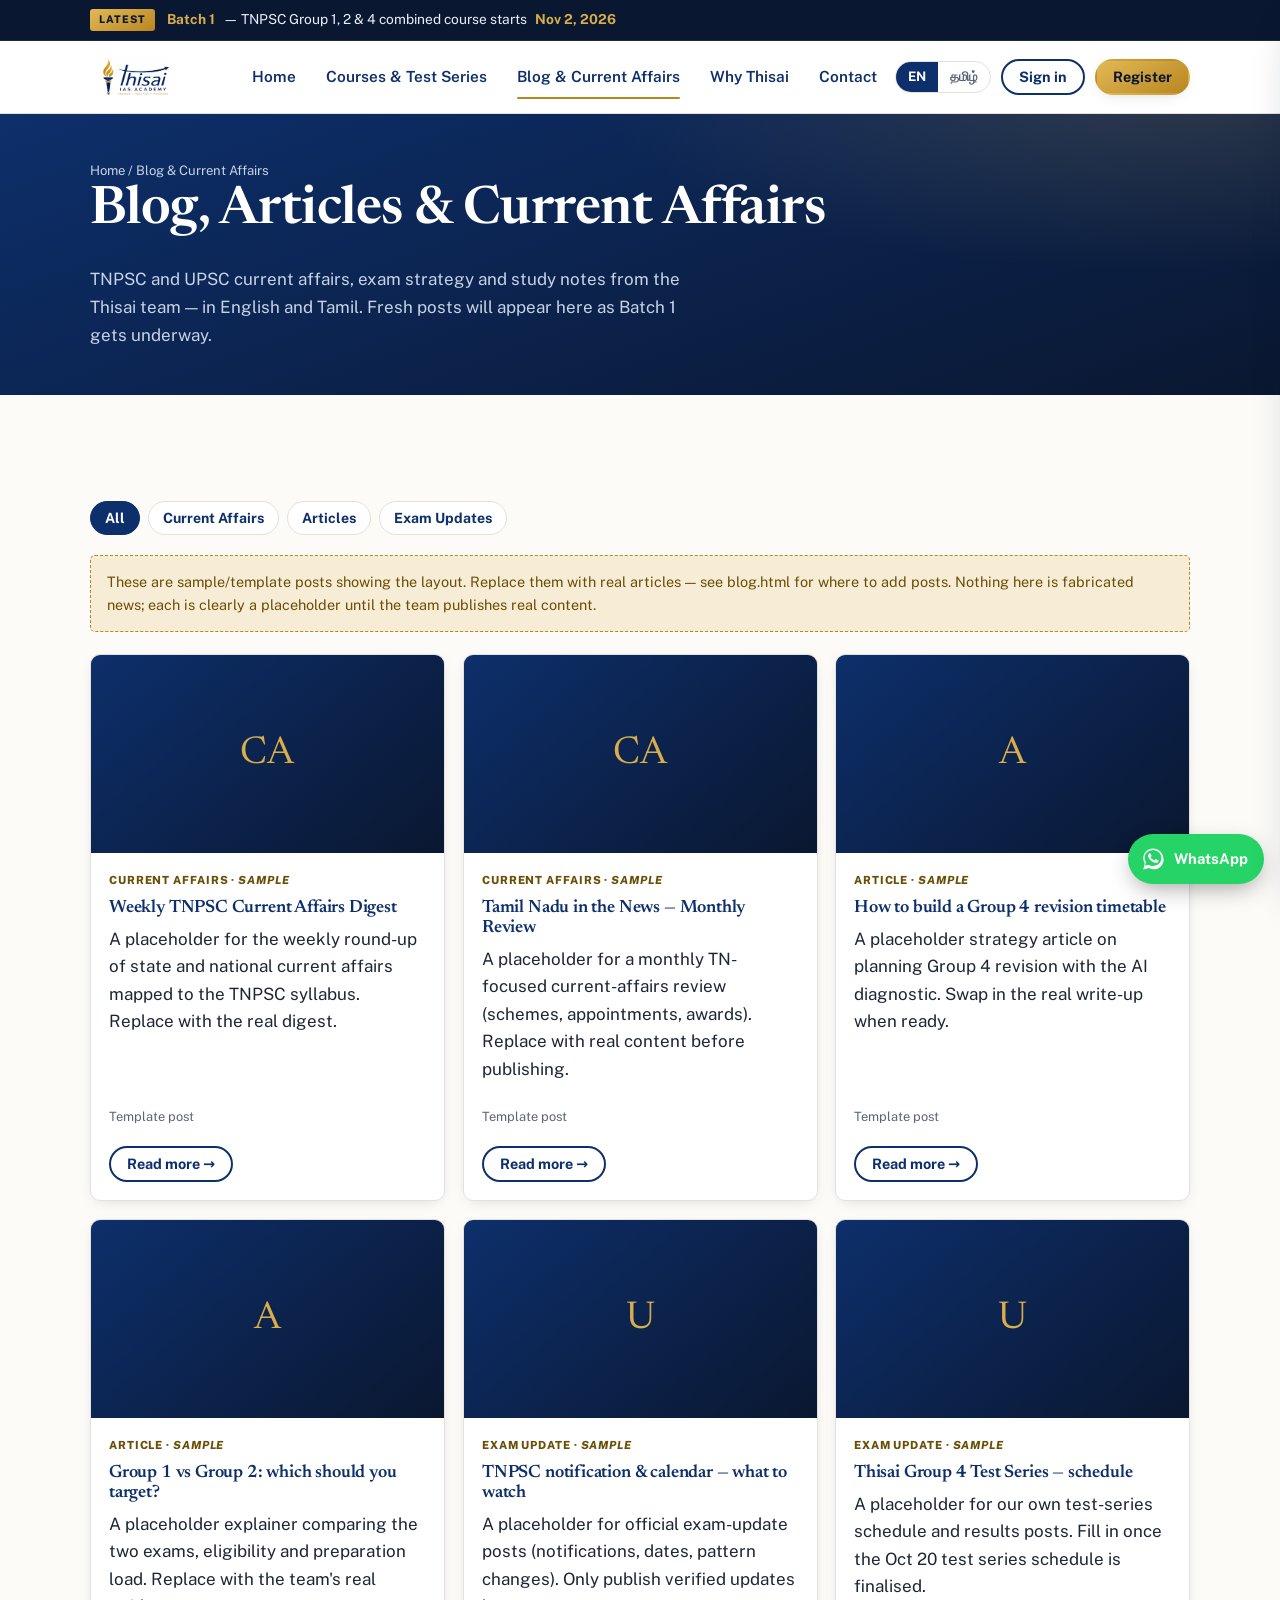
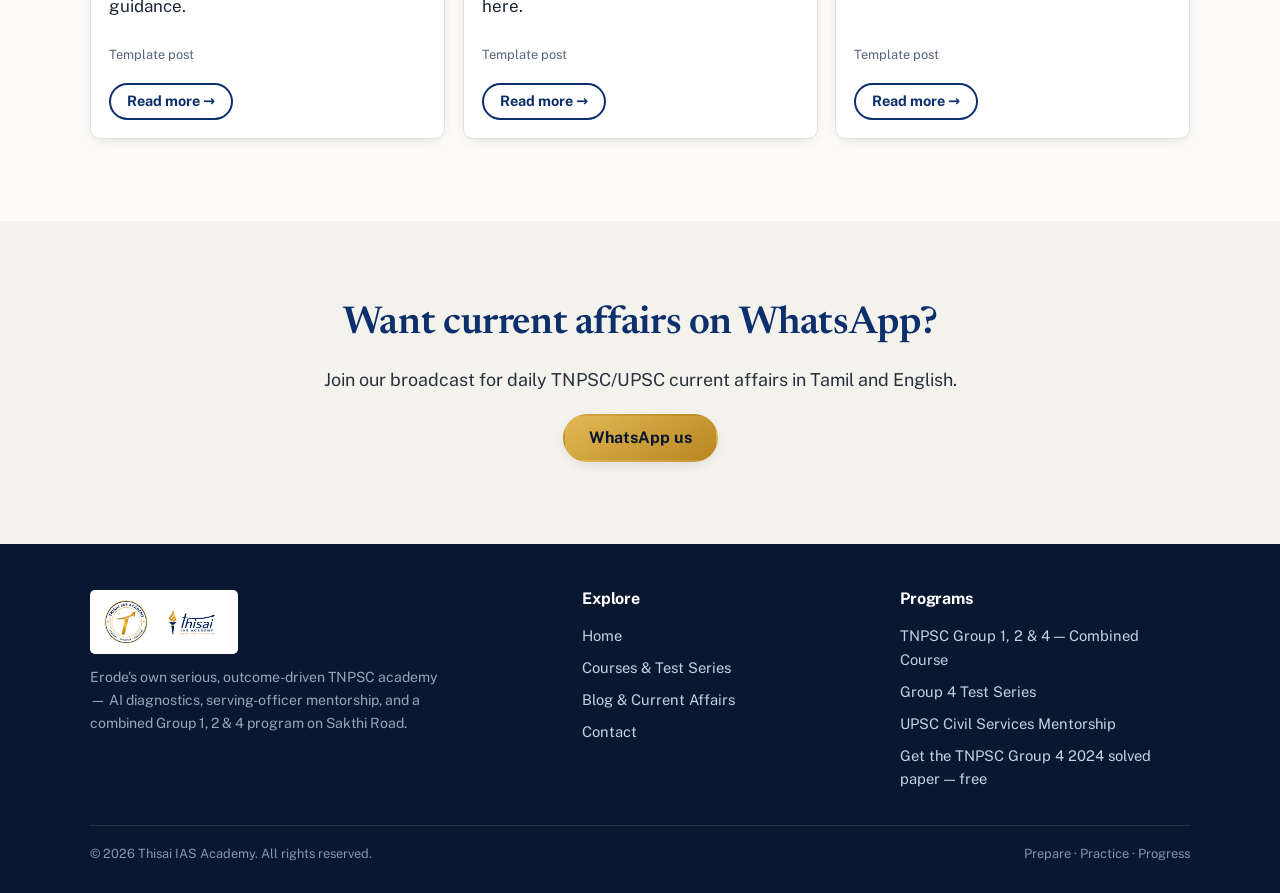
==== commit 8bfa853d: "Fix announcement clipping, remove hero watermark, add icons/animation + free test series - Announcem" ====
--- a/blog.html
+++ b/blog.html
@@ -291,6 +291,7 @@
   <div class="toast" data-toast hidden role="status" aria-live="polite"></div>
 
   <script src="config.js"></script>
+  <script src="js/icons.js" defer></script>
   <script src="js/i18n.js" defer></script>
   <script src="js/auth.js" defer></script>
   <script src="js/main.js" defer></script>
--- a/css/styles.css
+++ b/css/styles.css
@@ -97,12 +97,13 @@
 .ph { background: var(--gold-lt); color: var(--gold-dk); border: 1px dashed var(--gold); padding: 0 .4em; border-radius: 4px; font-weight: 700; font-size: .92em; white-space: nowrap; }
 
 /* ===================================================== ANNOUNCEMENT BAR */
-.annc { background: var(--ink); color: #eaf0fb; font-size: .86rem; border-bottom: 1px solid rgba(255,255,255,.08); }
-.annc-inner { display: flex; align-items: center; gap: 12px; min-height: 40px; padding: 6px 20px; max-width: var(--maxw); margin: 0 auto; }
+.annc { background: var(--ink); color: #eaf0fb; font-size: .86rem; line-height: 1.3; border-bottom: 1px solid rgba(255,255,255,.08); }
+.annc-inner { display: flex; align-items: center; gap: 12px; padding: 9px 20px; max-width: var(--maxw); margin: 0 auto; }
 .annc-tag { flex: none; background: linear-gradient(150deg, var(--gold-hi), var(--gold)); color: var(--ink); font-weight: 800; font-size: .66rem; letter-spacing: .1em; text-transform: uppercase; padding: 4px 9px; border-radius: 3px; }
-.annc-track { position: relative; flex: 1; min-width: 0; height: 1.4em; overflow: hidden; }
-.annc-item { position: absolute; inset: 0; display: flex; align-items: center; gap: 8px; opacity: 0; transform: translateY(8px); transition: opacity .5s, transform .5s; white-space: nowrap; overflow: hidden; text-overflow: ellipsis; }
-.annc-item.on { opacity: 1; transform: none; }
+/* all items stacked in one grid cell → track height = item height, no clipping */
+.annc-track { position: relative; flex: 1; min-width: 0; display: grid; }
+.annc-item { grid-area: 1 / 1; margin: 0; display: flex; align-items: center; gap: 8px; opacity: 0; transition: opacity .55s ease; white-space: nowrap; overflow: hidden; text-overflow: ellipsis; min-width: 0; pointer-events: none; }
+.annc-item.on { opacity: 1; pointer-events: auto; }
 .annc-item b { color: var(--gold-br); }
 .annc-item a { color: inherit; text-decoration: underline; text-underline-offset: 2px; }
 
@@ -145,7 +146,6 @@
 /* -------------------------------------------------------------- Hero */
 .hero { background: linear-gradient(160deg, var(--navy), var(--ink)); color: #eaf1fb; position: relative; overflow: hidden; }
 .hero::before { content:""; position:absolute; inset:0; background: radial-gradient(90% 120% at 85% -10%, rgba(226,185,87,.16), transparent 55%); pointer-events:none; }
-.hero-badge-wm { position:absolute; right: -60px; bottom: -60px; width: 340px; opacity: .06; pointer-events: none; }
 .hero-grid { display: grid; grid-template-columns: minmax(0,1fr); gap: 30px; padding: 46px 0 56px; position: relative; }
 @media (min-width: 920px){ .hero-grid { grid-template-columns: 1.3fr .95fr; align-items: center; gap: 48px; padding: 72px 0 86px; } }
 .hero-copy { min-width: 0; }
@@ -388,7 +388,73 @@
 .breadcrumb { font-size:.82rem; color:#9db0c9; margin-bottom:12px; position:relative; }
 .breadcrumb a { color:#c7d4e6; text-decoration:none; }
 
+/* ============================================================ ICONS */
+.ico { width: 1em; height: 1em; display: inline-block; vertical-align: -0.125em; fill: none; stroke: currentColor; stroke-width: 1.7; stroke-linecap: round; stroke-linejoin: round; }
+.card-ico { font-size: 1.5rem; } /* svg inside inherits via em */
+.card-ico .ico { width: 1.5rem; height: 1.5rem; color: var(--gold-br); }
+.lp-ico .ico, .course-flag .ico { width: 1.15em; height: 1.15em; }
+.eyebrow .ico { width: 1.05em; height: 1.05em; margin-right: 5px; vertical-align: -0.18em; }
+.chip .ico { width: 1.1em; height: 1.1em; color: var(--gold-br); }
+.free-ico { display:grid; place-items:center; width:54px; height:54px; border-radius:50%; background:rgba(255,255,255,.12); border:1px solid rgba(255,255,255,.25); }
+.free-ico .ico { width:28px; height:28px; color:#fff; }
+
+/* ============================================================ ANIMATIONS */
+@keyframes fadeUp { from { opacity:0; transform: translateY(18px); } to { opacity:1; transform:none; } }
+@keyframes fadeIn { from { opacity:0; } to { opacity:1; } }
+@keyframes floatY { 0%,100% { transform: translateY(0); } 50% { transform: translateY(-7px); } }
+@keyframes popIn { 0% { opacity:0; transform: scale(.8); } 60% { transform: scale(1.06); } 100% { opacity:1; transform: scale(1); } }
+@keyframes sheen { 0% { background-position: -140% 0; } 100% { background-position: 240% 0; } }
+@keyframes pulseRing { 0% { box-shadow: 0 0 0 0 rgba(226,185,87,.45); } 70% { box-shadow: 0 0 0 14px rgba(226,185,87,0); } 100% { box-shadow: 0 0 0 0 rgba(226,185,87,0); } }
+
+/* scroll reveal (JS adds .in) */
+.reveal { opacity: 0; transform: translateY(20px); transition: opacity .6s ease, transform .6s ease; transition-delay: var(--d, 0ms); will-change: opacity, transform; }
+.reveal.in { opacity: 1; transform: none; }
+
+/* hero entrance on load */
+.hero-copy > * { animation: fadeUp .7s both; }
+.hero-copy > .eyebrow { animation-delay: .05s; }
+.hero-copy > h1 { animation-delay: .15s; }
+.hero-copy > .hero-sub { animation-delay: .28s; }
+.hero-copy > .hero-cta-row { animation-delay: .40s; }
+.hero-copy > .pillrow { animation-delay: .52s; }
+.hero-copy > .countdown { animation-delay: .62s; }
+.hero-card { animation: popIn .7s .3s both; }
+.hero-card .seal { animation: floatY 4.5s ease-in-out infinite; }
+.chip { transition: transform .15s ease, background .15s ease, border-color .15s ease; }
+.chip:hover { transform: translateY(-2px); background: rgba(255,255,255,.14); border-color: rgba(226,185,87,.5); }
+.card { transition: transform .18s ease, box-shadow .18s ease, border-color .18s ease; }
+.card:hover { transform: translateY(-4px); box-shadow: var(--shadow); border-color: #d9d4c6; }
+.card-ico { transition: transform .25s ease; }
+.card:hover .card-ico { transform: translateY(-2px) scale(1.06); }
+.course-card { transition: transform .18s ease, box-shadow .18s ease; }
+.course-card:hover { transform: translateY(-4px); box-shadow: var(--shadow); }
+.post { transition: transform .18s ease, box-shadow .18s ease; }
+.post:hover { transform: translateY(-4px); box-shadow: var(--shadow); }
+.cd-num { transition: transform .25s ease; }
+
+/* ============================================================ FREE BAND */
+.free-band { background: linear-gradient(135deg, var(--navy), var(--ink)); color:#eaf1fb; position:relative; overflow:hidden; }
+.free-band::before { content:""; position:absolute; inset:0; background: linear-gradient(100deg, transparent 30%, rgba(226,185,87,.10) 50%, transparent 70%); background-size: 220% 100%; animation: sheen 7s linear infinite; pointer-events:none; }
+.free-grid { display:grid; grid-template-columns: minmax(0,1fr); gap: 26px; align-items:center; position:relative; }
+@media (min-width: 900px){ .free-grid { grid-template-columns: 1.3fr .9fr; gap: 40px; } }
+.free-tag { display:inline-flex; align-items:center; gap:8px; background: linear-gradient(150deg,var(--gold-hi),var(--gold)); color:var(--ink); font-weight:800; font-size:.8rem; letter-spacing:.06em; text-transform:uppercase; padding:7px 14px; border-radius: var(--pill); }
+.free-band h2 { color:#fff; margin-top:14px; }
+.free-band .lead { color:#c7d4e6; }
+.free-feats { list-style:none; margin:18px 0 0; padding:0; display:grid; gap:14px; }
+@media (min-width:560px){ .free-feats { grid-template-columns:1fr 1fr; } }
+.free-feats li { display:flex; align-items:center; gap:12px; font-size:.98rem; }
+.free-cta-card { background:#fff; color:var(--ink-body); border-radius: var(--rad-lg); padding:26px; box-shadow: var(--shadow); text-align:center; }
+.free-cta-card .big { font-family:var(--font-head); font-size:2.6rem; color:var(--navy); line-height:1; margin:6px 0; }
+.free-cta-card .strike { color:var(--mute); text-decoration:line-through; font-size:1.1rem; }
+.free-cta-card .btn { margin-top:14px; animation: pulseRing 2.6s infinite; }
+
 /* -------------------------------------------------------------- a11y */
 .sr-only { position:absolute; width:1px; height:1px; padding:0; margin:-1px; overflow:hidden; clip:rect(0,0,0,0); border:0; }
 :focus-visible { outline:3px solid var(--blue); outline-offset:2px; border-radius:3px; }
-@media (prefers-reduced-motion: reduce){ *{ scroll-behavior:auto !important; } .diag-layer{ transition:none; opacity:1; transform:none; } .btn-gold::after{ display:none; } .annc-item{ transition:none; } }
+@media (prefers-reduced-motion: reduce){
+  *{ scroll-behavior:auto !important; animation: none !important; }
+  .diag-layer, .reveal { transition:none; opacity:1; transform:none; }
+  .btn-gold::after{ display:none; }
+  .annc-item{ transition:none; }
+  .hero-copy > *, .hero-card, .hero-card .seal, .free-band::before, .free-cta-card .btn { animation: none !important; opacity:1 !important; transform:none !important; }
+}
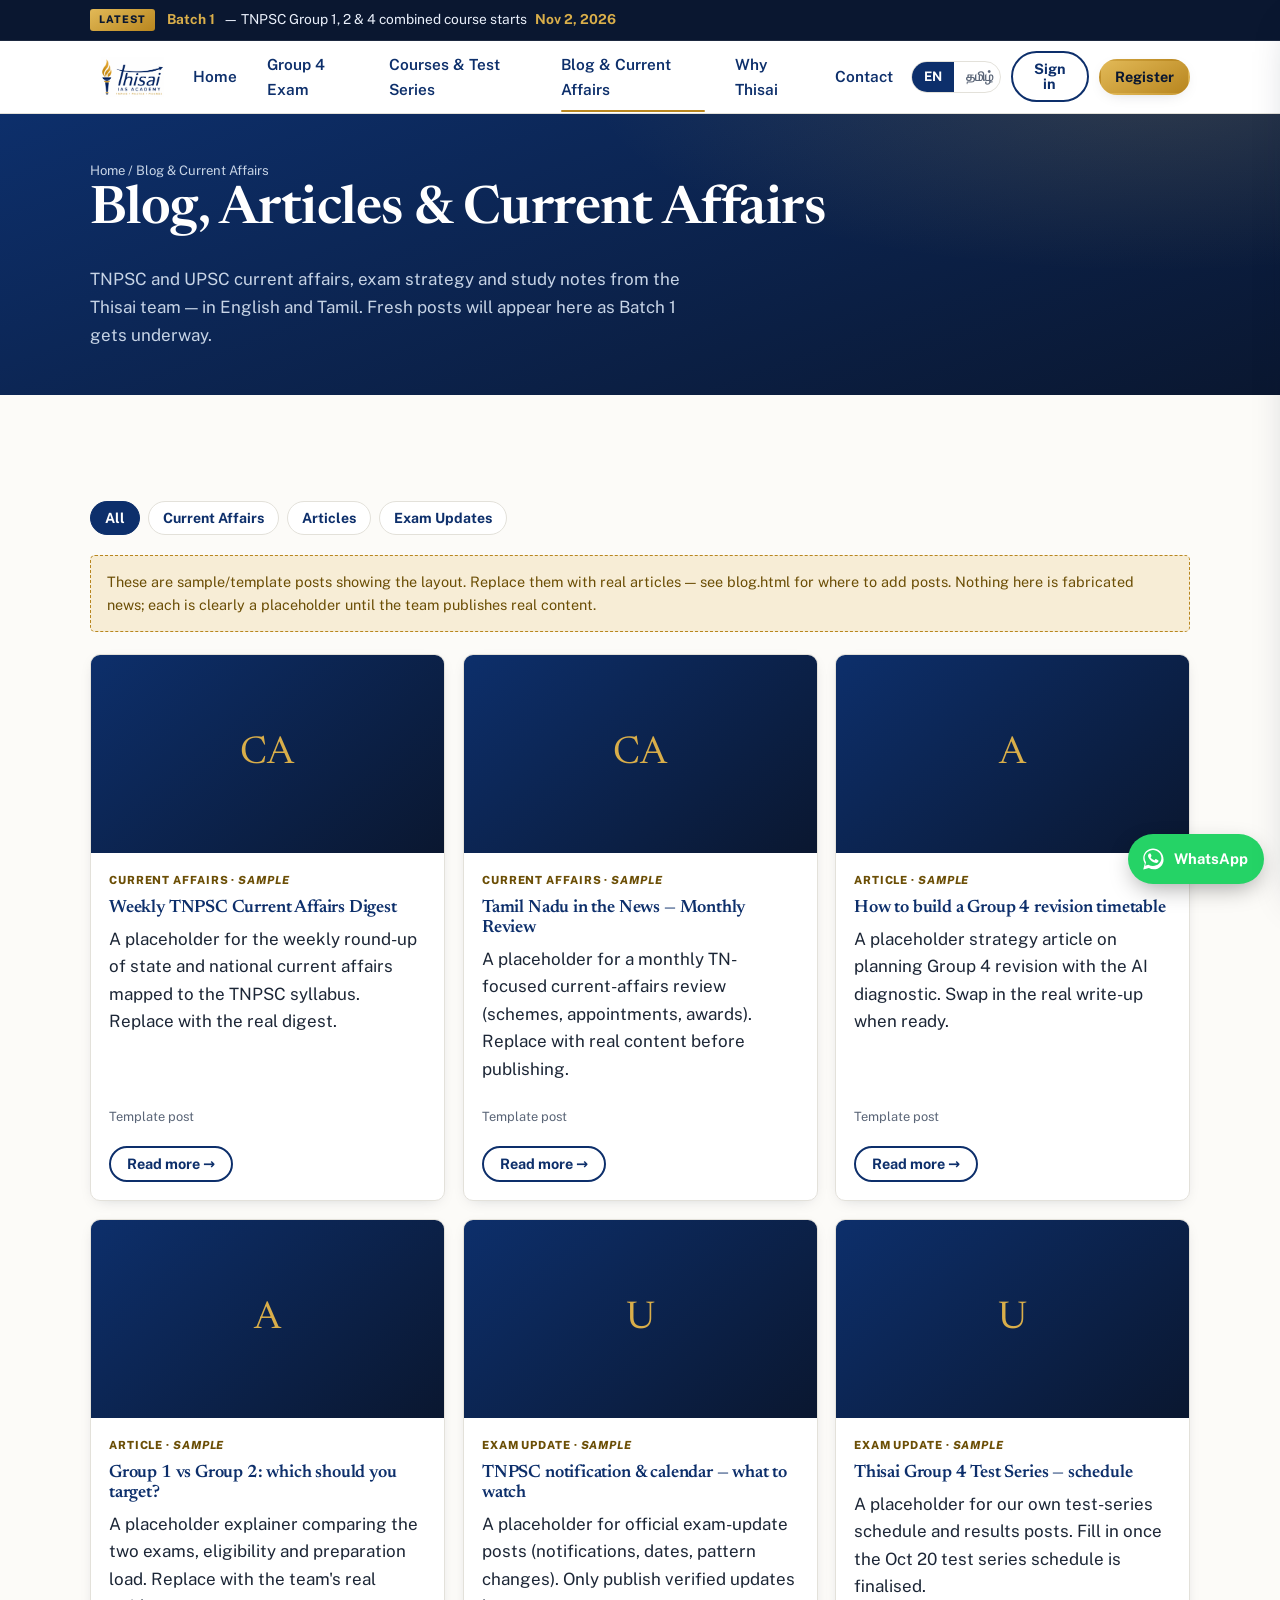
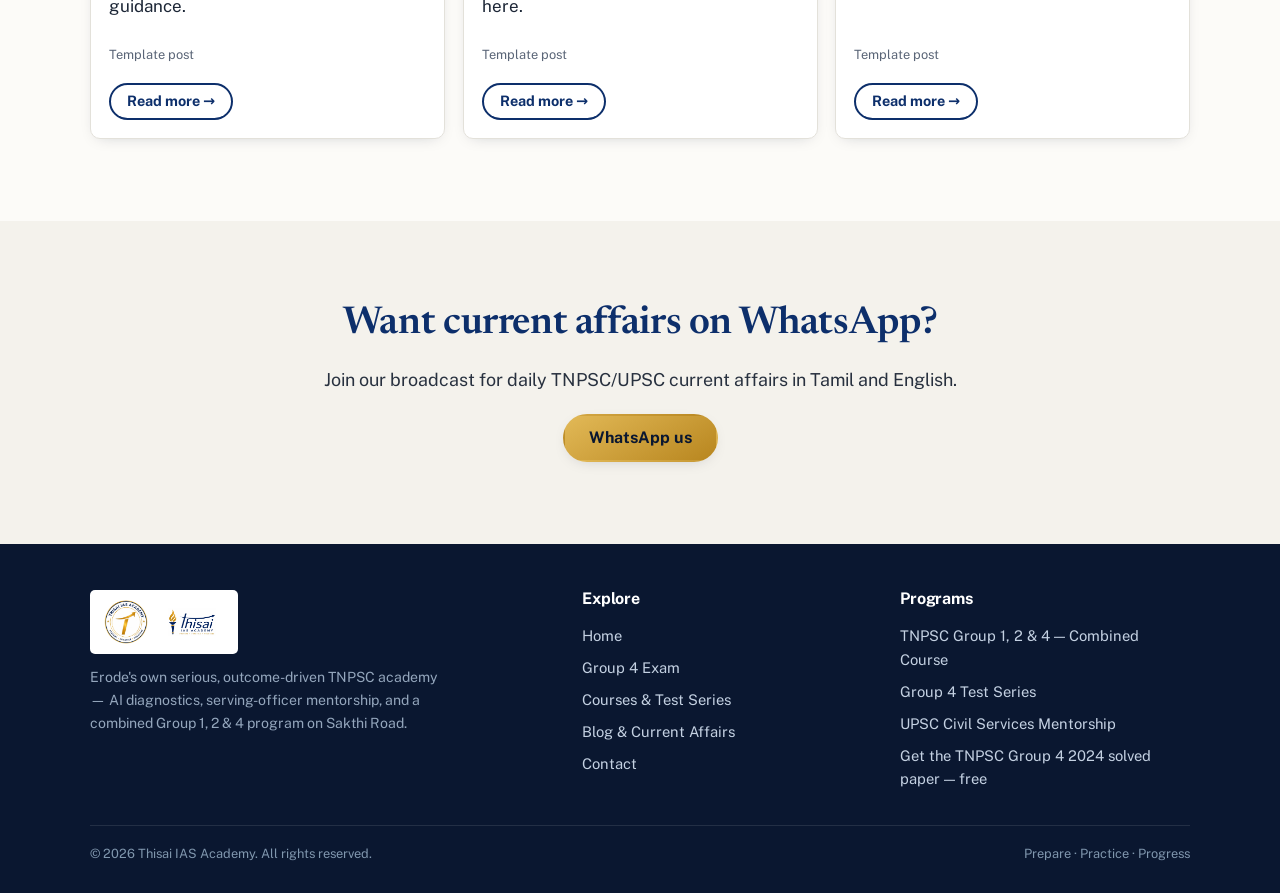
==== commit 54e7b00f: "Add Group 4 target page, exam countdown, diagnostic test and ad landing page - New "Group 4 Exam" pa" ====
--- a/blog.html
+++ b/blog.html
@@ -43,6 +43,7 @@
       </a>
       <nav class="nav" aria-label="Primary">
         <a href="index.html" data-i18n="nav.home">Home</a>
+        <a href="group4.html" data-i18n="nav.group4">Group 4 Exam</a>
         <a href="courses.html" data-i18n="nav.courses">Courses &amp; Test Series</a>
         <a href="blog.html" class="active" data-i18n="nav.blog">Blog &amp; Current Affairs</a>
         <a href="index.html#why" data-i18n="nav.why">Why Thisai</a>
@@ -65,7 +66,8 @@
   <nav id="mobile-menu" class="mobile-menu" aria-label="Mobile">
     <div class="mm-head"><strong style="color:var(--navy);font-family:var(--font-head)">Thisai IAS Academy</strong><button class="mm-close" data-menu-close aria-label="Close menu">&times;</button></div>
     <a href="index.html" data-i18n="nav.home">Home</a>
-    <a href="courses.html" data-i18n="nav.courses">Courses &amp; Test Series</a>
+    <a href="group4.html" data-i18n="nav.group4">Group 4 Exam</a>
+        <a href="courses.html" data-i18n="nav.courses">Courses &amp; Test Series</a>
     <a href="blog.html" data-i18n="nav.blog">Blog &amp; Current Affairs</a>
     <a href="index.html#why" data-i18n="nav.why">Why Thisai</a>
     <a href="index.html#contact" data-i18n="nav.contact">Contact</a>
@@ -230,7 +232,8 @@
         </div>
         <div class="footer-col"><h4 data-i18n="foot.explore">Explore</h4>
           <a href="index.html" data-i18n="nav.home">Home</a>
-          <a href="courses.html" data-i18n="nav.courses">Courses &amp; Test Series</a>
+          <a href="group4.html" data-i18n="nav.group4">Group 4 Exam</a>
+        <a href="courses.html" data-i18n="nav.courses">Courses &amp; Test Series</a>
           <a href="blog.html" data-i18n="nav.blog">Blog &amp; Current Affairs</a>
           <a href="index.html#contact" data-i18n="nav.contact">Contact</a>
         </div>
--- a/css/styles.css
+++ b/css/styles.css
@@ -448,6 +448,146 @@
 .free-cta-card .strike { color:var(--mute); text-decoration:line-through; font-size:1.1rem; }
 .free-cta-card .btn { margin-top:14px; animation: pulseRing 2.6s infinite; }
 
+/* ============================================================ GROUP 4 PAGE */
+/* section number badge */
+.secnum { display:inline-flex; align-items:center; gap:10px; font-size:.78rem; font-weight:800; letter-spacing:.12em; text-transform:uppercase; color:var(--gold-dk); margin:0 0 .5rem; }
+.secnum .n { display:grid; place-items:center; width:30px; height:30px; border-radius:50%; background:var(--navy); color:var(--gold-br); font-family:var(--font-head); font-size:.9rem; }
+html[lang="ta"] .secnum { letter-spacing:.03em; }
+
+/* g4 hero: exam countdown + stats */
+.g4-hero { background: linear-gradient(160deg, var(--navy), var(--ink)); color:#eaf1fb; position:relative; overflow:hidden; }
+.g4-hero::before { content:""; position:absolute; inset:0; background: radial-gradient(85% 120% at 88% -10%, rgba(226,185,87,.16), transparent 55%); }
+.g4-hero .wrap { position:relative; padding:46px 20px 52px; }
+@media (min-width:900px){ .g4-hero .wrap { padding:66px 20px 72px; } }
+.g4-hero h1 { color:#fff; }
+.g4-hero .lead { color:#c7d4e6; }
+.g4-facts { display:flex; flex-wrap:wrap; gap:10px; margin:18px 0 6px; }
+.g4-fact { display:inline-flex; align-items:center; gap:8px; background:rgba(255,255,255,.08); border:1px solid rgba(255,255,255,.18); border-radius:var(--pill); padding:8px 14px; font-size:.9rem; font-weight:600; }
+.g4-fact b { color:var(--gold-br); }
+.g4-fact .ico { color:var(--gold-br); width:1.1em; height:1.1em; }
+
+/* at-a-glance table */
+.spec-table { width:100%; border-collapse:collapse; margin-top:22px; background:#fff; border:1px solid var(--line); border-radius:var(--rad-lg); overflow:hidden; }
+.spec-table th, .spec-table td { text-align:left; padding:14px 18px; border-bottom:1px solid var(--line); font-size:.98rem; }
+.spec-table tr:last-child th, .spec-table tr:last-child td { border-bottom:0; }
+.spec-table th { width:42%; background:var(--paper-2); color:var(--navy); font-weight:700; }
+.spec-note { margin-top:14px; font-size:.86rem; color:var(--mute); font-style:italic; }
+
+/* syllabus columns */
+.syllabus { display:grid; grid-template-columns:minmax(0,1fr); gap:18px; margin-top:26px; }
+@media (min-width:820px){ .syllabus { grid-template-columns:repeat(3,1fr); } }
+.syl-card { background:#fff; border:1px solid var(--line); border-top:4px solid var(--gold); border-radius:var(--rad); padding:22px; }
+.syl-card h3 { display:flex; align-items:center; gap:10px; }
+.syl-card .num { color:var(--gold-dk); font-family:var(--font-head); }
+.syl-card ul { margin:12px 0 0; padding-left:18px; display:grid; gap:6px; }
+.syl-card li { font-size:.95rem; color:#35424f; }
+
+/* flow (learn→practice→test…) */
+.flow { display:flex; flex-direction:column; align-items:center; gap:0; margin-top:26px; }
+.flow-step { background:#fff; border:1px solid var(--line); border-left:4px solid var(--gold); border-radius:var(--rad); padding:14px 20px; width:100%; max-width:440px; text-align:center; box-shadow:var(--shadow-sm); }
+.flow-step b { color:var(--navy); font-family:var(--font-head); font-size:1.1rem; }
+.flow-step span { display:block; color:#35424f; font-size:.92rem; }
+.flow-arrow { color:var(--gold); width:26px; height:26px; margin:6px 0; }
+.flow-note { text-align:center; margin-top:18px; font-family:var(--font-head); font-style:italic; font-size:1.2rem; color:var(--navy); }
+
+/* daily routine grid */
+.routine { display:grid; grid-template-columns:repeat(2,1fr); gap:14px; margin-top:24px; }
+@media (min-width:720px){ .routine { grid-template-columns:repeat(3,1fr); } }
+.routine .item { background:#fff; border:1px solid var(--line); border-radius:var(--rad); padding:18px; text-align:center; }
+.routine .r-ico { display:grid; place-items:center; width:46px; height:46px; margin:0 auto 10px; border-radius:50%; background:var(--blue-lt); color:var(--navy); }
+.routine .r-ico .ico { width:24px; height:24px; color:var(--navy); }
+.routine b { display:block; color:var(--navy); }
+.routine span { font-size:.86rem; color:var(--mute); }
+
+/* journey vertical timeline */
+.timeline { position:relative; margin:30px 0 0; padding-left:40px; }
+.timeline::before { content:""; position:absolute; left:15px; top:6px; bottom:6px; width:2px; background:linear-gradient(var(--gold),var(--blue)); }
+.tl-item { position:relative; padding:0 0 24px; }
+.tl-item:last-child { padding-bottom:0; }
+.tl-dot { position:absolute; left:-33px; top:0; width:32px; height:32px; border-radius:50%; background:var(--navy); color:var(--gold-br); display:grid; place-items:center; font-family:var(--font-head); font-size:.85rem; font-weight:600; box-shadow:0 0 0 4px var(--paper); }
+.tl-item h3 { margin:2px 0 3px; font-size:1.12rem; }
+.tl-item p { margin:0; color:#35424f; font-size:.95rem; }
+.tl-step { font-size:.72rem; font-weight:800; letter-spacing:.1em; text-transform:uppercase; color:var(--gold-dk); }
+
+/* diagnostic CTA band */
+.diag-cta { background: linear-gradient(135deg, var(--gold), var(--gold-dk)); color:var(--ink); border-radius:var(--rad-lg); padding:30px; text-align:center; box-shadow:var(--shadow); }
+.diag-cta h2 { color:var(--ink); }
+.diag-cta .sub { font-weight:700; opacity:.85; margin-bottom:18px; }
+.diag-cta .btn { margin:4px; }
+.diag-cta .btn-dark { background:var(--ink); color:#fff; }
+.diag-cta .btn-dark:hover { background:var(--navy); }
+
+/* ============================================================ QUIZ */
+.quiz-overlay { position:fixed; inset:0; z-index:100; background:var(--paper); display:none; flex-direction:column; }
+.quiz-overlay.open { display:flex; }
+.quiz-bar { background:var(--navy); color:#fff; display:flex; align-items:center; gap:14px; padding:12px 18px; }
+.quiz-bar .q-title { font-weight:700; margin-right:auto; }
+.quiz-timer { font-family:var(--font-head); font-variant-numeric:tabular-nums; font-size:1.2rem; background:rgba(255,255,255,.12); padding:4px 12px; border-radius:var(--pill); }
+.quiz-timer.warn { background:#b4231e; }
+.quiz-close { background:none; border:0; color:#fff; font-size:1.6rem; cursor:pointer; line-height:1; }
+.quiz-prog { height:5px; background:var(--line); }
+.quiz-prog span { display:block; height:100%; background:linear-gradient(90deg,var(--gold-hi),var(--gold)); transition:width .3s; }
+.quiz-body { flex:1; overflow-y:auto; }
+.quiz-inner { max-width:720px; margin:0 auto; padding:26px 20px 40px; }
+.q-count { font-size:.82rem; font-weight:800; letter-spacing:.08em; text-transform:uppercase; color:var(--gold-dk); }
+.q-sec { font-size:.78rem; color:var(--mute); margin-left:8px; }
+.q-text { font-family:var(--font-head); font-size:1.4rem; color:var(--navy); margin:8px 0 20px; }
+.q-opts { display:grid; gap:12px; }
+.q-opt { display:flex; align-items:center; gap:12px; background:#fff; border:1.5px solid #cfd6de; border-radius:var(--rad); padding:14px 16px; cursor:pointer; font-size:1rem; text-align:left; transition:border-color .12s, background .12s; }
+.q-opt:hover { border-color:var(--blue); }
+.q-opt.sel { border-color:var(--blue); background:var(--blue-lt); }
+.q-opt .k { flex:none; width:28px; height:28px; border-radius:50%; background:var(--paper-2); color:var(--navy); display:grid; place-items:center; font-weight:800; font-size:.9rem; }
+.q-opt.sel .k { background:var(--blue); color:#fff; }
+.quiz-nav { display:flex; gap:12px; margin-top:24px; }
+.quiz-nav .spacer { flex:1; }
+
+/* quiz result */
+.result-head { text-align:center; }
+.meter { position:relative; width:170px; height:170px; margin:10px auto 6px; }
+.meter svg { transform:rotate(-90deg); }
+.meter .track { fill:none; stroke:var(--line); stroke-width:14; }
+.meter .val { fill:none; stroke:url(#mg); stroke-width:14; stroke-linecap:round; transition:stroke-dashoffset 1s ease; }
+.meter .pct { position:absolute; inset:0; display:grid; place-content:center; text-align:center; }
+.meter .pct b { font-family:var(--font-head); font-size:2.6rem; color:var(--navy); line-height:1; }
+.meter .pct span { font-size:.78rem; color:var(--mute); text-transform:uppercase; letter-spacing:.08em; }
+.readiness-tag { display:inline-block; font-weight:800; padding:6px 14px; border-radius:var(--pill); margin-top:4px; }
+.sec-bars { display:grid; gap:14px; margin:24px 0; }
+.sec-bar b { display:flex; justify-content:space-between; font-size:.95rem; color:var(--navy); margin-bottom:5px; }
+.sec-bar .track { height:12px; background:var(--line); border-radius:var(--pill); overflow:hidden; }
+.sec-bar .fill { height:100%; border-radius:var(--pill); transition:width .9s ease; }
+.result-cards { display:grid; grid-template-columns:1fr 1fr; gap:12px; margin:18px 0; }
+@media (max-width:460px){ .result-cards { grid-template-columns:1fr; } }
+.result-cards .rc { border-radius:var(--rad); padding:14px 16px; font-size:.95rem; }
+.rc.good { background:#eaf6ee; border:1px solid #bfe6cd; color:#1d7a46; }
+.rc.weak { background:#fdecea; border:1px solid #f3c6c2; color:#b4231e; }
+.rc b { display:block; font-size:.74rem; text-transform:uppercase; letter-spacing:.06em; opacity:.8; }
+.result-lead { background:var(--paper-2); border:1px solid var(--line); border-radius:var(--rad-lg); padding:22px; margin-top:20px; }
+
+/* ============================================================ AD LANDING PAGE */
+.ad-top { background:#fff; border-bottom:1px solid var(--line); }
+.ad-top .wrap { display:flex; align-items:center; justify-content:space-between; height:62px; }
+.ad-top img { height:40px; width:auto; }
+.ad-hero { background: linear-gradient(160deg, var(--navy), var(--ink)); color:#eef3fa; text-align:center; position:relative; overflow:hidden; }
+.ad-hero::before { content:""; position:absolute; inset:0; background: linear-gradient(100deg, transparent 30%, rgba(226,185,87,.1) 50%, transparent 70%); background-size:220% 100%; animation:sheen 7s linear infinite; }
+.ad-hero .wrap { position:relative; padding:42px 20px 50px; }
+.ad-kicker { display:inline-block; background:linear-gradient(150deg,var(--gold-hi),var(--gold)); color:var(--ink); font-weight:800; letter-spacing:.08em; text-transform:uppercase; font-size:.78rem; padding:6px 14px; border-radius:var(--pill); }
+.ad-hero h1 { color:#fff; margin:16px 0 10px; }
+.ad-hero .pills { display:flex; flex-wrap:wrap; gap:10px; justify-content:center; margin:14px 0; }
+.ad-stat { display:inline-flex; align-items:center; gap:8px; background:rgba(255,255,255,.08); border:1px solid rgba(255,255,255,.2); border-radius:var(--pill); padding:7px 14px; font-weight:700; font-size:.9rem; }
+.ad-stat b { color:var(--gold-br); }
+.problem-list { max-width:620px; margin:16px auto 0; display:grid; gap:12px; text-align:left; }
+.problem-list li { list-style:none; display:flex; gap:12px; align-items:flex-start; background:#fff; border:1px solid var(--line); border-radius:var(--rad); padding:14px 16px; font-size:1rem; }
+.problem-list .x { color:#b4231e; font-weight:900; flex:none; }
+.kit-box { background:linear-gradient(135deg,var(--gold),var(--gold-dk)); color:var(--ink); border-radius:var(--rad-lg); padding:30px; box-shadow:var(--shadow); }
+.kit-box h2 { color:var(--ink); }
+.kit-list { list-style:none; margin:16px 0; padding:0; display:grid; gap:10px; }
+@media (min-width:560px){ .kit-list { grid-template-columns:1fr 1fr; } }
+.kit-list li { display:flex; gap:10px; align-items:center; font-weight:600; }
+.kit-list .ico { color:var(--ink); }
+.offer-list { list-style:none; margin:18px 0; padding:0; display:grid; gap:10px; }
+@media (min-width:560px){ .offer-list { grid-template-columns:1fr 1fr; } }
+.offer-list li { display:flex; gap:10px; align-items:center; }
+
 /* -------------------------------------------------------------- a11y */
 .sr-only { position:absolute; width:1px; height:1px; padding:0; margin:-1px; overflow:hidden; clip:rect(0,0,0,0); border:0; }
 :focus-visible { outline:3px solid var(--blue); outline-offset:2px; border-radius:3px; }
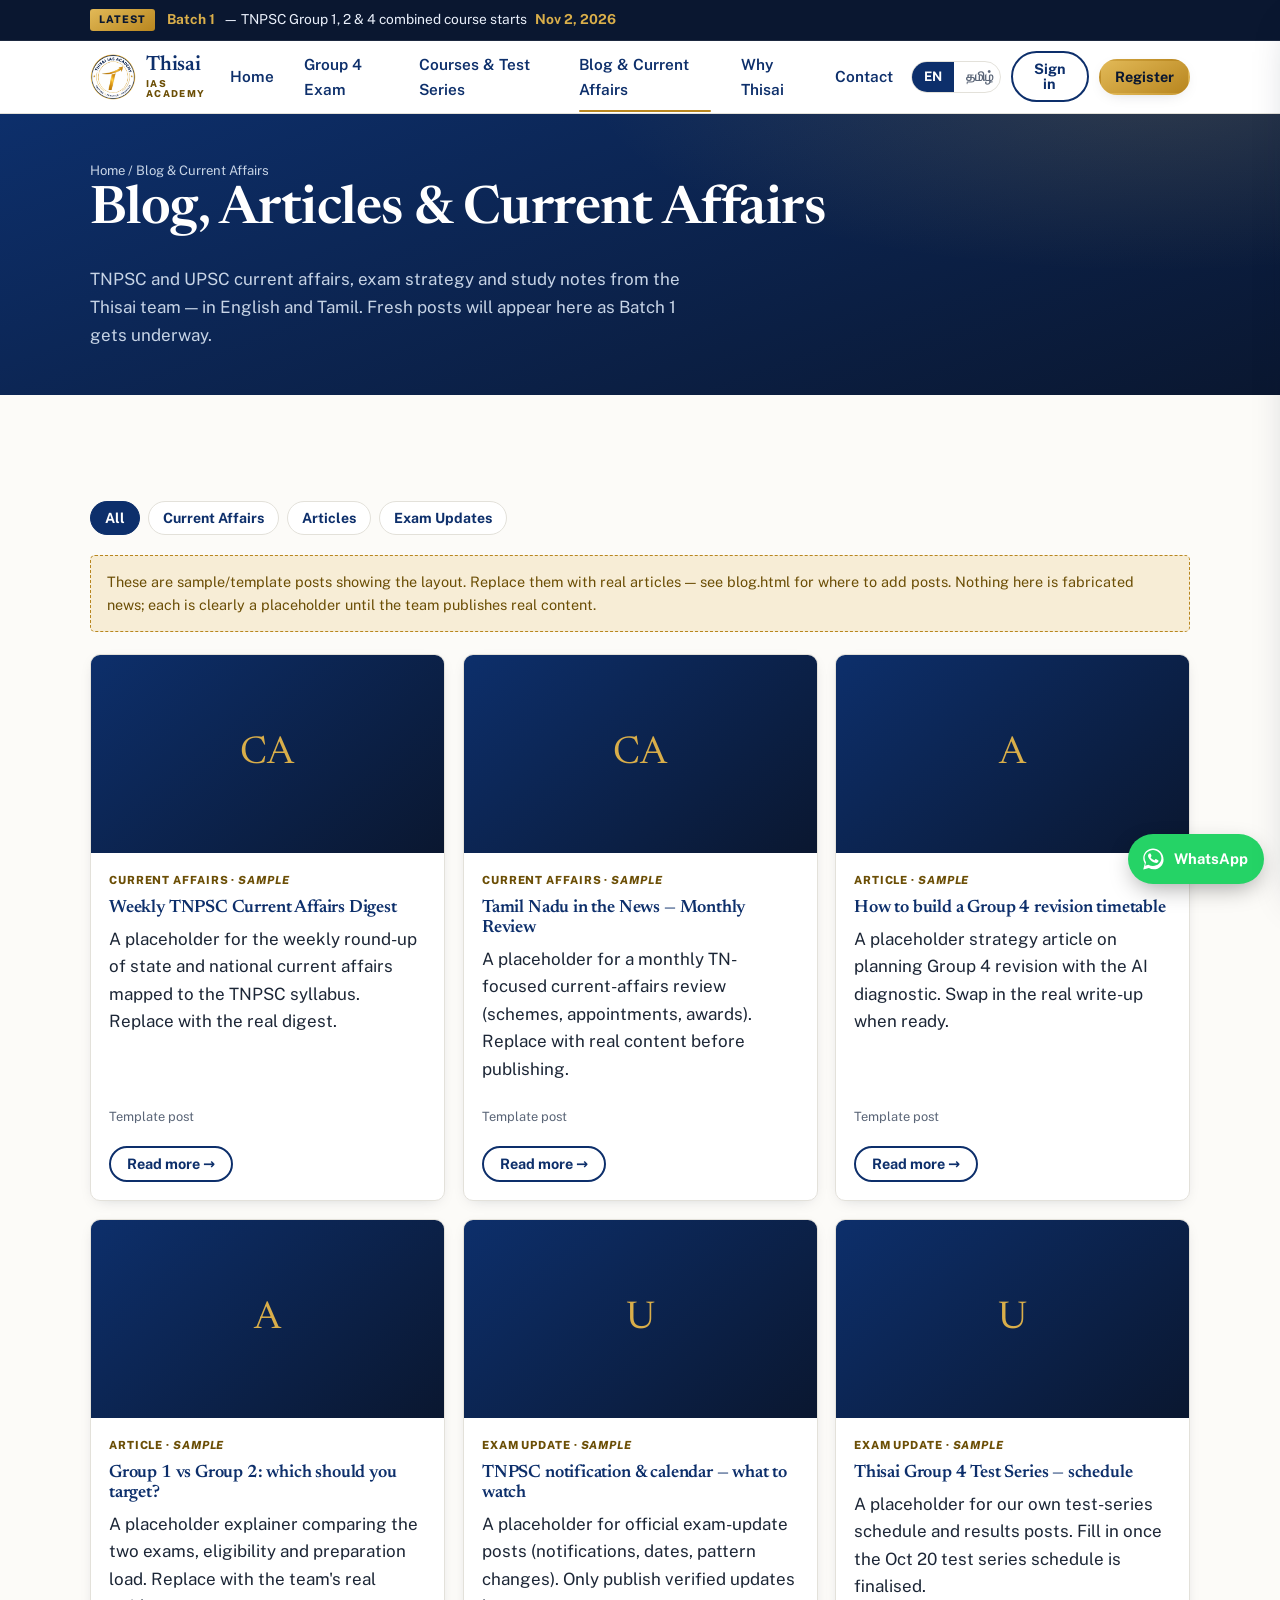
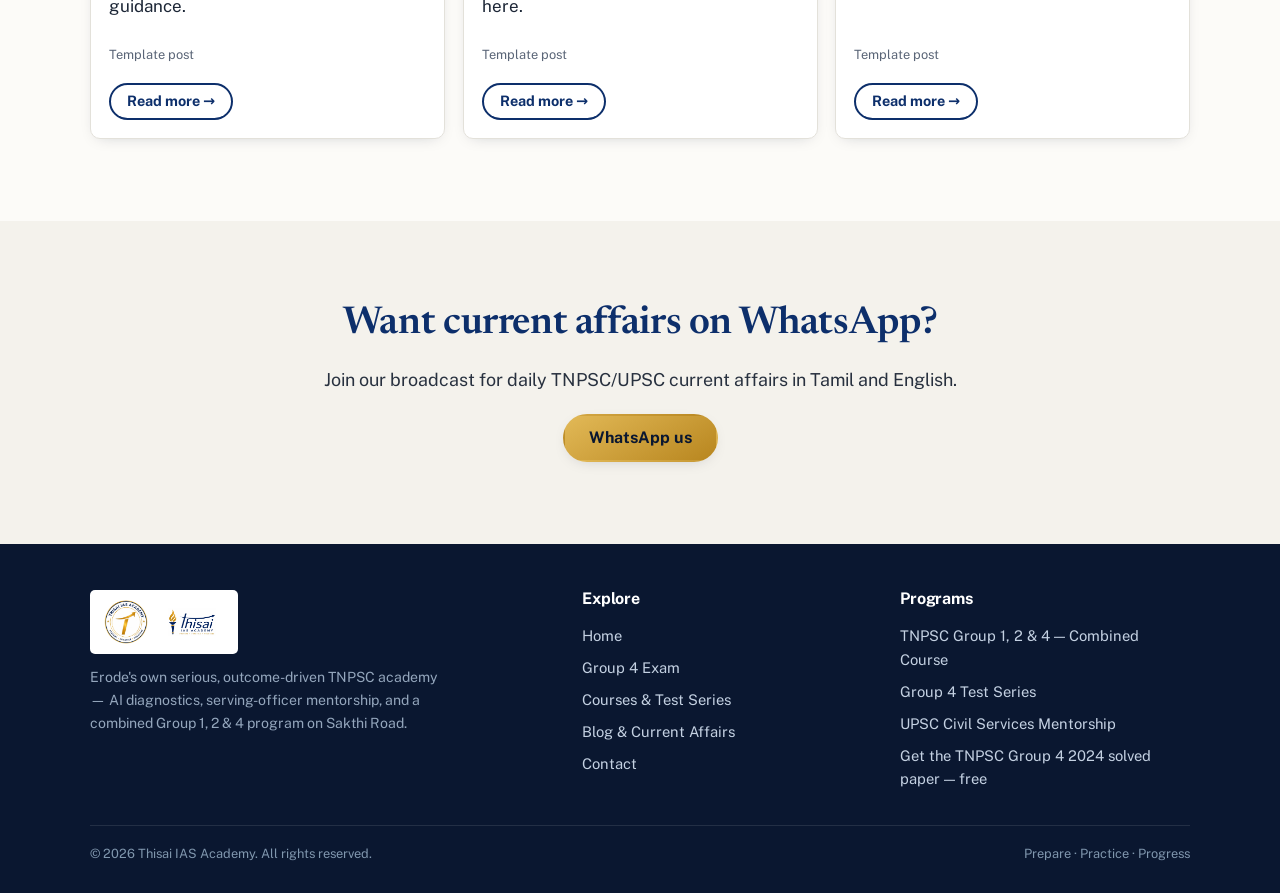
==== commit c90ceeb5: "Lighten home content, add Group 4 test-series lead form + popup, seal in header - Hero trimmed: shor" ====
--- a/blog.html
+++ b/blog.html
@@ -39,7 +39,8 @@
   <header class="site-header">
     <div class="wrap header-inner">
       <a class="brand" href="index.html" aria-label="Thisai IAS Academy home">
-        <img src="assets/logo-horizontal.png" alt="Thisai IAS Academy — TNPSC coaching in Erode" width="2000" height="1000" />
+        <img class="brand-seal" src="assets/logo-badge.webp" alt="Thisai IAS Academy" width="48" height="48" />
+        <span class="brand-wm"><strong>Thisai</strong><em>IAS Academy</em></span>
       </a>
       <nav class="nav" aria-label="Primary">
         <a href="index.html" data-i18n="nav.home">Home</a>
--- a/css/styles.css
+++ b/css/styles.css
@@ -110,9 +110,12 @@
 /* -------------------------------------------------------------- Header */
 .site-header { position: sticky; top: 0; z-index: 50; background: rgba(255,255,255,.97); backdrop-filter: blur(8px); border-bottom: 1px solid var(--line); }
 .header-inner { display: flex; align-items: center; gap: 14px; height: 72px; }
-.brand { display: inline-flex; align-items: center; text-decoration: none; margin-right: auto; }
-.brand img { height: 46px; width: auto; display: block; }
-@media (max-width: 420px){ .brand img { height: 38px; } }
+.brand { display: inline-flex; align-items: center; gap: 10px; text-decoration: none; margin-right: auto; }
+.brand-seal { height: 46px; width: 46px; border-radius: 50%; display: block; flex: none; }
+.brand-wm { display: flex; flex-direction: column; line-height: 1.04; }
+.brand-wm strong { font-family: var(--font-head); color: var(--navy); font-size: 1.3rem; font-weight: 600; letter-spacing: -.01em; }
+.brand-wm em { font-style: normal; font-size: .6rem; letter-spacing: .14em; text-transform: uppercase; color: var(--gold-dk); font-weight: 800; margin-top: 2px; }
+@media (max-width: 420px){ .brand-seal { height: 40px; width: 40px; } .brand-wm strong { font-size: 1.12rem; } }
 
 .nav { display: none; }
 .nav a { color: var(--navy); text-decoration: none; font-weight: 600; font-size: .96rem; padding: 8px 4px; position: relative; }
@@ -588,6 +591,34 @@
 @media (min-width:560px){ .offer-list { grid-template-columns:1fr 1fr; } }
 .offer-list li { display:flex; gap:10px; align-items:center; }
 
+/* ============================================================ AFTER-HERO TEST-SERIES LEAD BAND */
+.ts-band { background: linear-gradient(135deg, var(--navy), var(--ink)); color:#eaf1fb; position:relative; overflow:hidden; }
+.ts-band::before { content:""; position:absolute; inset:0; background: linear-gradient(100deg, transparent 32%, rgba(226,185,87,.1) 50%, transparent 68%); background-size:220% 100%; animation:sheen 7s linear infinite; pointer-events:none; }
+.ts-grid { display:grid; grid-template-columns:minmax(0,1fr); gap:26px; align-items:center; position:relative; }
+@media (min-width:900px){ .ts-grid { grid-template-columns:1.1fr .9fr; gap:40px; } }
+.ts-band h2 { color:#fff; margin:12px 0 8px; }
+.ts-band .lead { color:#c7d4e6; }
+.ts-worth { display:inline-flex; align-items:center; gap:10px; margin-top:6px; }
+.ts-worth .was { color:#9db0c9; text-decoration:line-through; font-size:1.05rem; }
+.ts-worth .now { background:linear-gradient(150deg,var(--gold-hi),var(--gold)); color:var(--ink); font-weight:800; padding:4px 12px; border-radius:var(--pill); }
+.ts-feats { list-style:none; margin:16px 0 0; padding:0; display:grid; gap:10px; }
+@media (min-width:560px){ .ts-feats { grid-template-columns:1fr 1fr; } }
+.ts-feats li { display:flex; align-items:center; gap:10px; font-size:.96rem; }
+.ts-feats .ico { color:var(--gold-br); width:1.2em; height:1.2em; flex:none; }
+
+/* ============================================================ POPUP (free G4 test series) */
+.popup { position:fixed; inset:0; z-index:95; display:none; align-items:center; justify-content:center; padding:20px; }
+.popup.open { display:flex; }
+.popup-scrim { position:fixed; inset:0; background:rgba(10,23,48,.62); backdrop-filter:blur(2px); }
+.popup-card { position:relative; width:100%; max-width:430px; background:#fff; border-radius:var(--rad-lg); box-shadow:var(--shadow); overflow:hidden; animation:popIn .4s both; }
+.popup-close { position:absolute; top:10px; right:12px; z-index:2; background:rgba(255,255,255,.9); border:0; width:32px; height:32px; border-radius:50%; font-size:1.4rem; line-height:1; cursor:pointer; color:var(--navy); }
+.popup-head { background:linear-gradient(135deg,var(--navy),var(--ink)); color:#fff; padding:22px 24px 18px; text-align:center; }
+.popup-head .seal { width:62px; height:62px; border-radius:50%; margin:0 auto 10px; display:block; border:3px solid #fff; }
+.popup-head h3 { color:#fff; margin:0 0 4px; font-size:1.4rem; }
+.popup-head p { margin:0; color:#c7d4e6; font-size:.92rem; }
+.popup-head .free-tag { margin-bottom:10px; }
+.popup-body { padding:22px 24px 24px; }
+
 /* -------------------------------------------------------------- a11y */
 .sr-only { position:absolute; width:1px; height:1px; padding:0; margin:-1px; overflow:hidden; clip:rect(0,0,0,0); border:0; }
 :focus-visible { outline:3px solid var(--blue); outline-offset:2px; border-radius:3px; }
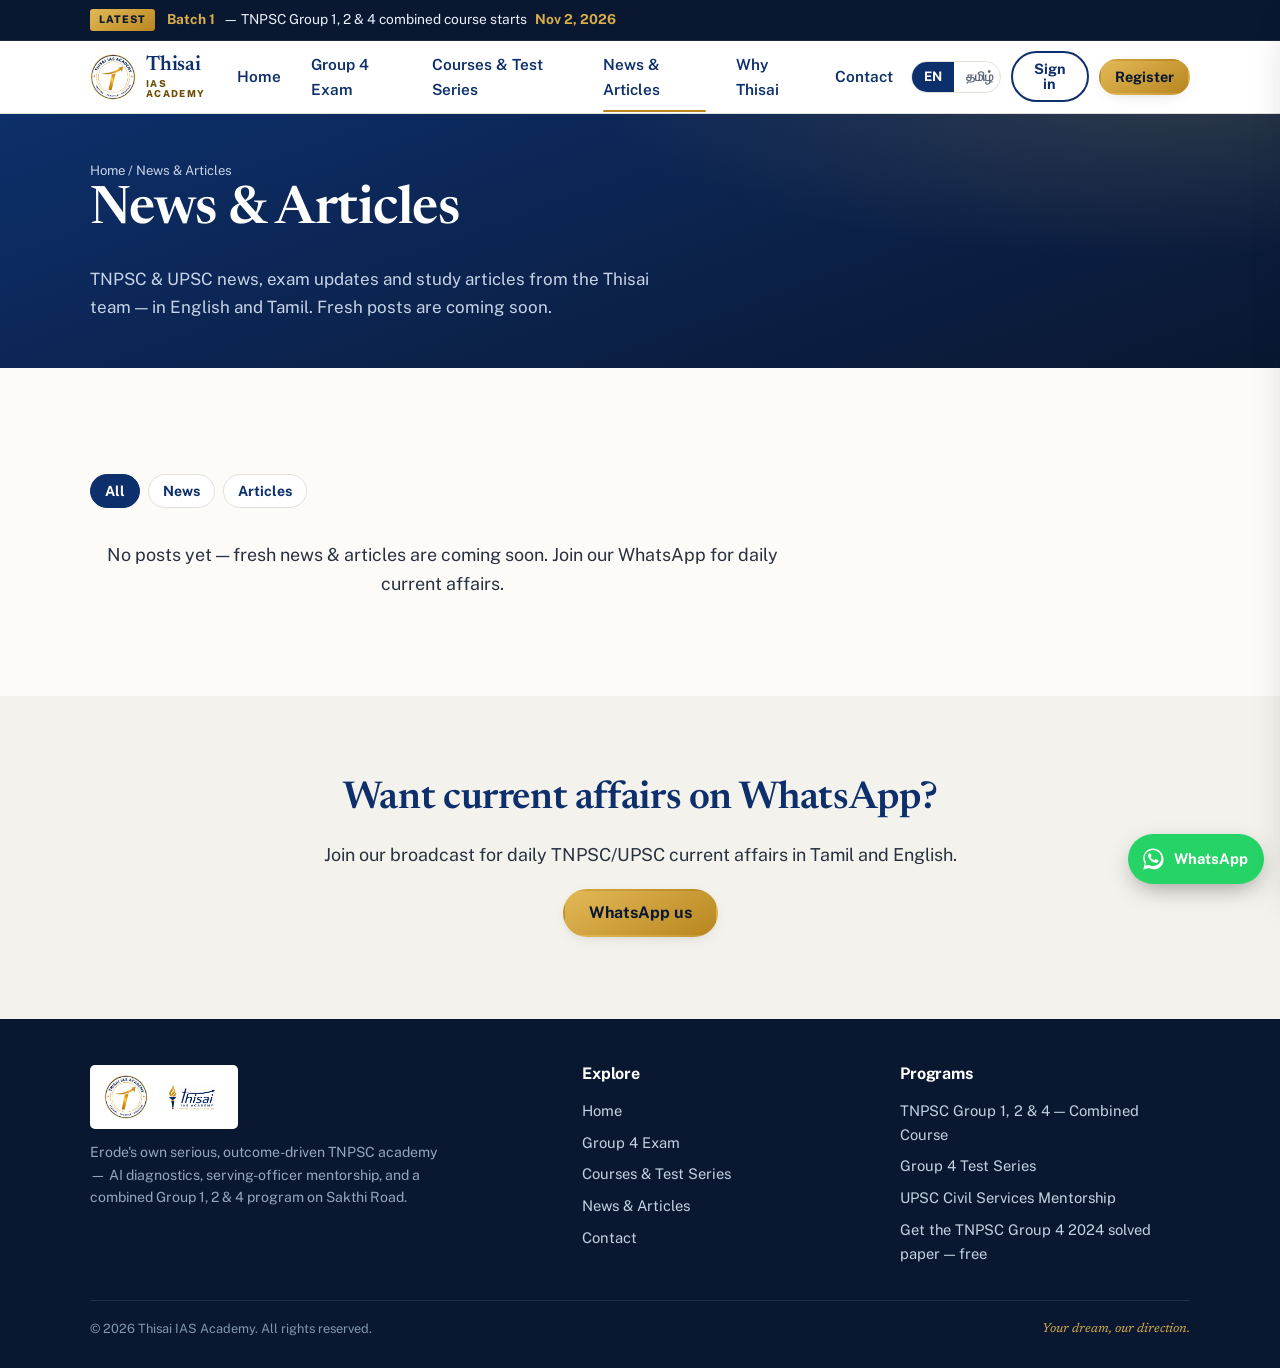
==== commit c02e0d9a: "Merge pull request #6 from thisaipro/claude/thisai-ias-landing-l1v40q Add slogan + Why/Contact pages" ====
--- a/blog.html
+++ b/blog.html
@@ -3,7 +3,7 @@
 <head>
   <meta charset="UTF-8" />
   <meta name="viewport" content="width=device-width, initial-scale=1.0" />
-  <title>Blog, Articles &amp; Current Affairs | Thisai IAS Academy, Erode</title>
+  <title>News &amp; Articles | Thisai IAS Academy, Erode</title>
   <meta name="description" content="TNPSC and UPSC current affairs, exam strategy articles and study notes from Thisai IAS Academy, Erode — in English and Tamil." />
   <meta name="robots" content="index, follow" />
   <link rel="canonical" href="https://thisai.pro/blog.html" />
@@ -47,8 +47,8 @@
         <a href="group4.html" data-i18n="nav.group4">Group 4 Exam</a>
         <a href="courses.html" data-i18n="nav.courses">Courses &amp; Test Series</a>
         <a href="blog.html" class="active" data-i18n="nav.blog">Blog &amp; Current Affairs</a>
-        <a href="index.html#why" data-i18n="nav.why">Why Thisai</a>
-        <a href="index.html#contact" data-i18n="nav.contact">Contact</a>
+        <a href="why.html" data-i18n="nav.why">Why Thisai</a>
+        <a href="contact.html" data-i18n="nav.contact">Contact</a>
       </nav>
       <div class="header-actions">
         <div class="lang-toggle" role="group" aria-label="Language">
@@ -70,8 +70,8 @@
     <a href="group4.html" data-i18n="nav.group4">Group 4 Exam</a>
         <a href="courses.html" data-i18n="nav.courses">Courses &amp; Test Series</a>
     <a href="blog.html" data-i18n="nav.blog">Blog &amp; Current Affairs</a>
-    <a href="index.html#why" data-i18n="nav.why">Why Thisai</a>
-    <a href="index.html#contact" data-i18n="nav.contact">Contact</a>
+    <a href="why.html" data-i18n="nav.why">Why Thisai</a>
+    <a href="contact.html" data-i18n="nav.contact">Contact</a>
     <a href="index.html#register" class="btn btn-gold" style="margin-top:14px" data-i18n="btn.register">Register</a>
     <button type="button" class="btn btn-ghost" style="margin-top:8px" data-open-auth="signin" data-i18n="btn.signin">Sign in</button>
   </nav>
@@ -80,9 +80,9 @@
     <!-- PAGE HERO -->
     <section class="page-hero">
       <div class="wrap">
-        <p class="breadcrumb"><a href="index.html" data-i18n="nav.home">Home</a> / <span data-i18n="bp.bc">Blog &amp; Current Affairs</span></p>
-        <h1 data-i18n="bp.title">Blog, Articles &amp; Current Affairs</h1>
-        <p data-i18n="bp.sub">TNPSC and UPSC current affairs, exam strategy and study notes from the Thisai team — in English and Tamil. Fresh posts will appear here as Batch 1 gets underway.</p>
+        <p class="breadcrumb"><a href="index.html" data-i18n="nav.home">Home</a> / <span data-i18n="bp.bc">News &amp; Articles</span></p>
+        <h1 data-i18n="bp.title">News &amp; Articles</h1>
+        <p data-i18n="bp.sub">TNPSC &amp; UPSC news, exam updates and study articles from the Thisai team — in English and Tamil. Fresh posts are coming soon.</p>
       </div>
     </section>
 
@@ -91,13 +91,9 @@
         <!-- Filters -->
         <div class="blog-filters" role="group" aria-label="Filter posts">
           <button class="filter-btn active" data-filter="all" data-i18n="bp.filter.all">All</button>
-          <button class="filter-btn" data-filter="ca" data-i18n="bp.filter.ca">Current Affairs</button>
+          <button class="filter-btn" data-filter="news" data-i18n="bp.filter.news">News</button>
           <button class="filter-btn" data-filter="article" data-i18n="bp.filter.article">Articles</button>
-          <button class="filter-btn" data-filter="update" data-i18n="bp.filter.update">Exam Updates</button>
-        </div>
-
-        <!-- Honest note: these are placeholders, not fabricated news. -->
-        <div class="sample-note" data-i18n="bp.sample">These are sample/template posts showing the layout. Replace them with real articles — see blog.html for where to add posts. Nothing here is fabricated news; each is clearly a placeholder until the team publishes real content.</div>
+        </div>
 
         <!-- ADMIN TOOLBAR (shown only to super admins — see config.SUPER_ADMINS & js/blog-admin.js) -->
         <div class="admin-bar" id="admin-bar">
@@ -112,8 +108,8 @@
             <div class="field"><label for="c-title">Title</label><input id="c-title" type="text" required placeholder="Post title" /></div>
             <div class="field row2">
               <div class="field" style="gap:6px"><label for="c-cat">Category</label>
-                <select id="c-cat"><option value="ca">Current Affairs</option><option value="article">Article</option><option value="update">Exam Update</option></select></div>
-              <div class="field" style="gap:6px"><label for="c-date">Date label</label><input id="c-date" type="text" placeholder="e.g. 5 Oct 2026" /></div>
+                <select id="c-cat"><option value="news">News</option><option value="article">Article</option></select></div>
+              <div class="field" style="gap:6px"><label for="c-date">Date label</label><input id="c-date" type="text" placeholder="e.g. 10 Oct 2026" /></div>
             </div>
             <div class="field"><label for="c-excerpt">Excerpt / summary</label><textarea id="c-excerpt" required placeholder="A short summary shown on the card"></textarea></div>
             <div class="field"><label for="c-url">Read-more link (optional)</label><input id="c-url" type="url" placeholder="https://… (leave blank for #)" /></div>
@@ -133,83 +129,13 @@
         </div>
 
         <!-- ============================================================
-             POSTS
-             To add a real post: copy one <article class="post"> block,
-             set data-cat to "ca" | "article" | "update", and fill in the
-             category, title, excerpt, date and the "Read more" href.
-             The "SAMPLE" flag marks placeholders — remove it on real posts.
+             POSTS — real posts go here. There are none yet ("coming soon").
+             Add one as: <article class="post" data-cat="news|article"> …
+             matching the card structure, or use the admin composer above.
              ============================================================ -->
-        <div class="blog-grid">
-
-          <article class="post" data-cat="ca">
-            <div class="post-thumb" aria-hidden="true">CA</div>
-            <div class="post-body">
-              <span class="post-cat">Current Affairs · <em>Sample</em></span>
-              <h3>Weekly TNPSC Current Affairs Digest</h3>
-              <p>A placeholder for the weekly round-up of state and national current affairs mapped to the TNPSC syllabus. Replace with the real digest.</p>
-              <span class="post-date">Template post</span>
-              <a href="#" class="btn btn-ghost btn-sm" style="margin-top:10px;align-self:flex-start" data-i18n="bp.readmore">Read more →</a>
-            </div>
-          </article>
-
-          <article class="post" data-cat="ca">
-            <div class="post-thumb" aria-hidden="true">CA</div>
-            <div class="post-body">
-              <span class="post-cat">Current Affairs · <em>Sample</em></span>
-              <h3>Tamil Nadu in the News — Monthly Review</h3>
-              <p>A placeholder for a monthly TN-focused current-affairs review (schemes, appointments, awards). Replace with real content before publishing.</p>
-              <span class="post-date">Template post</span>
-              <a href="#" class="btn btn-ghost btn-sm" style="margin-top:10px;align-self:flex-start" data-i18n="bp.readmore">Read more →</a>
-            </div>
-          </article>
-
-          <article class="post" data-cat="article">
-            <div class="post-thumb" aria-hidden="true">A</div>
-            <div class="post-body">
-              <span class="post-cat">Article · <em>Sample</em></span>
-              <h3>How to build a Group 4 revision timetable</h3>
-              <p>A placeholder strategy article on planning Group 4 revision with the AI diagnostic. Swap in the real write-up when ready.</p>
-              <span class="post-date">Template post</span>
-              <a href="#" class="btn btn-ghost btn-sm" style="margin-top:10px;align-self:flex-start" data-i18n="bp.readmore">Read more →</a>
-            </div>
-          </article>
-
-          <article class="post" data-cat="article">
-            <div class="post-thumb" aria-hidden="true">A</div>
-            <div class="post-body">
-              <span class="post-cat">Article · <em>Sample</em></span>
-              <h3>Group 1 vs Group 2: which should you target?</h3>
-              <p>A placeholder explainer comparing the two exams, eligibility and preparation load. Replace with the team's real guidance.</p>
-              <span class="post-date">Template post</span>
-              <a href="#" class="btn btn-ghost btn-sm" style="margin-top:10px;align-self:flex-start" data-i18n="bp.readmore">Read more →</a>
-            </div>
-          </article>
-
-          <article class="post" data-cat="update">
-            <div class="post-thumb" aria-hidden="true">U</div>
-            <div class="post-body">
-              <span class="post-cat">Exam Update · <em>Sample</em></span>
-              <h3>TNPSC notification &amp; calendar — what to watch</h3>
-              <p>A placeholder for official exam-update posts (notifications, dates, pattern changes). Only publish verified updates here.</p>
-              <span class="post-date">Template post</span>
-              <a href="#" class="btn btn-ghost btn-sm" style="margin-top:10px;align-self:flex-start" data-i18n="bp.readmore">Read more →</a>
-            </div>
-          </article>
-
-          <article class="post" data-cat="update">
-            <div class="post-thumb" aria-hidden="true">U</div>
-            <div class="post-body">
-              <span class="post-cat">Exam Update · <em>Sample</em></span>
-              <h3>Thisai Group 4 Test Series — schedule</h3>
-              <p>A placeholder for our own test-series schedule and results posts. Fill in once the Oct 20 test series schedule is finalised.</p>
-              <span class="post-date">Template post</span>
-              <a href="#" class="btn btn-ghost btn-sm" style="margin-top:10px;align-self:flex-start" data-i18n="bp.readmore">Read more →</a>
-            </div>
-          </article>
-
-        </div>
-
-        <p class="lead" data-empty hidden style="text-align:center;margin-top:30px" data-i18n="bp.empty">No posts in this category yet — check back soon.</p>
+        <div class="blog-grid"></div>
+
+        <p class="lead" data-empty style="text-align:center;margin-top:10px" data-i18n="bp.empty">No posts yet — fresh news &amp; articles are coming soon. Join our WhatsApp for daily current affairs.</p>
       </div>
     </section>
 
@@ -236,7 +162,7 @@
           <a href="group4.html" data-i18n="nav.group4">Group 4 Exam</a>
         <a href="courses.html" data-i18n="nav.courses">Courses &amp; Test Series</a>
           <a href="blog.html" data-i18n="nav.blog">Blog &amp; Current Affairs</a>
-          <a href="index.html#contact" data-i18n="nav.contact">Contact</a>
+          <a href="contact.html" data-i18n="nav.contact">Contact</a>
         </div>
         <div class="footer-col"><h4 data-i18n="foot.programs">Programs</h4>
           <a href="courses.html#combined" data-i18n="prog.1.title">TNPSC Group 1, 2 &amp; 4</a>
@@ -247,7 +173,7 @@
       </div>
       <div class="footer-bottom">
         <span data-i18n="foot.rights">© <span data-year>2026</span> Thisai IAS Academy. All rights reserved.</span>
-        <span data-i18n="foot.prepare">Prepare · Practice · Progress</span>
+        <span data-i18n="slogan" style="color:var(--gold-br);font-family:var(--font-head);font-style:italic">Your dream, our direction.</span>
       </div>
     </div>
   </footer>
--- a/css/styles.css
+++ b/css/styles.css
@@ -250,13 +250,14 @@
 .field.row2 { grid-template-columns: 1fr 1fr; gap: 12px; }
 @media (max-width: 460px){ .field.row2 { grid-template-columns: 1fr; } }
 .field label { font-weight:700; font-size:.9rem; color: var(--navy); }
-.field input, .field select {
+.field input, .field select, .field textarea {
   width:100%; padding:13px 14px; font-size:16px; font-family: var(--font-body);
   border:1.5px solid #cfd6de; border-radius: var(--rad); background:#fff; color: var(--ink-body);
   transition: border-color .12s, box-shadow .12s;
 }
-html[lang="ta"] .field input, html[lang="ta"] .field select { font-family: var(--font-ta); }
-.field input:focus, .field select:focus { outline:none; border-color: var(--blue); box-shadow: 0 0 0 3px rgba(18,71,166,.16); }
+.field textarea { min-height:110px; resize:vertical; }
+html[lang="ta"] .field input, html[lang="ta"] .field select, html[lang="ta"] .field textarea { font-family: var(--font-ta); }
+.field input:focus, .field select:focus, .field textarea:focus { outline:none; border-color: var(--blue); box-shadow: 0 0 0 3px rgba(18,71,166,.16); }
 .field.invalid input, .field.invalid select { border-color:#c0392b; }
 .field-error { color:#c0392b; font-size:.82rem; min-height:0; }
 .field.invalid .field-error { min-height:1em; }
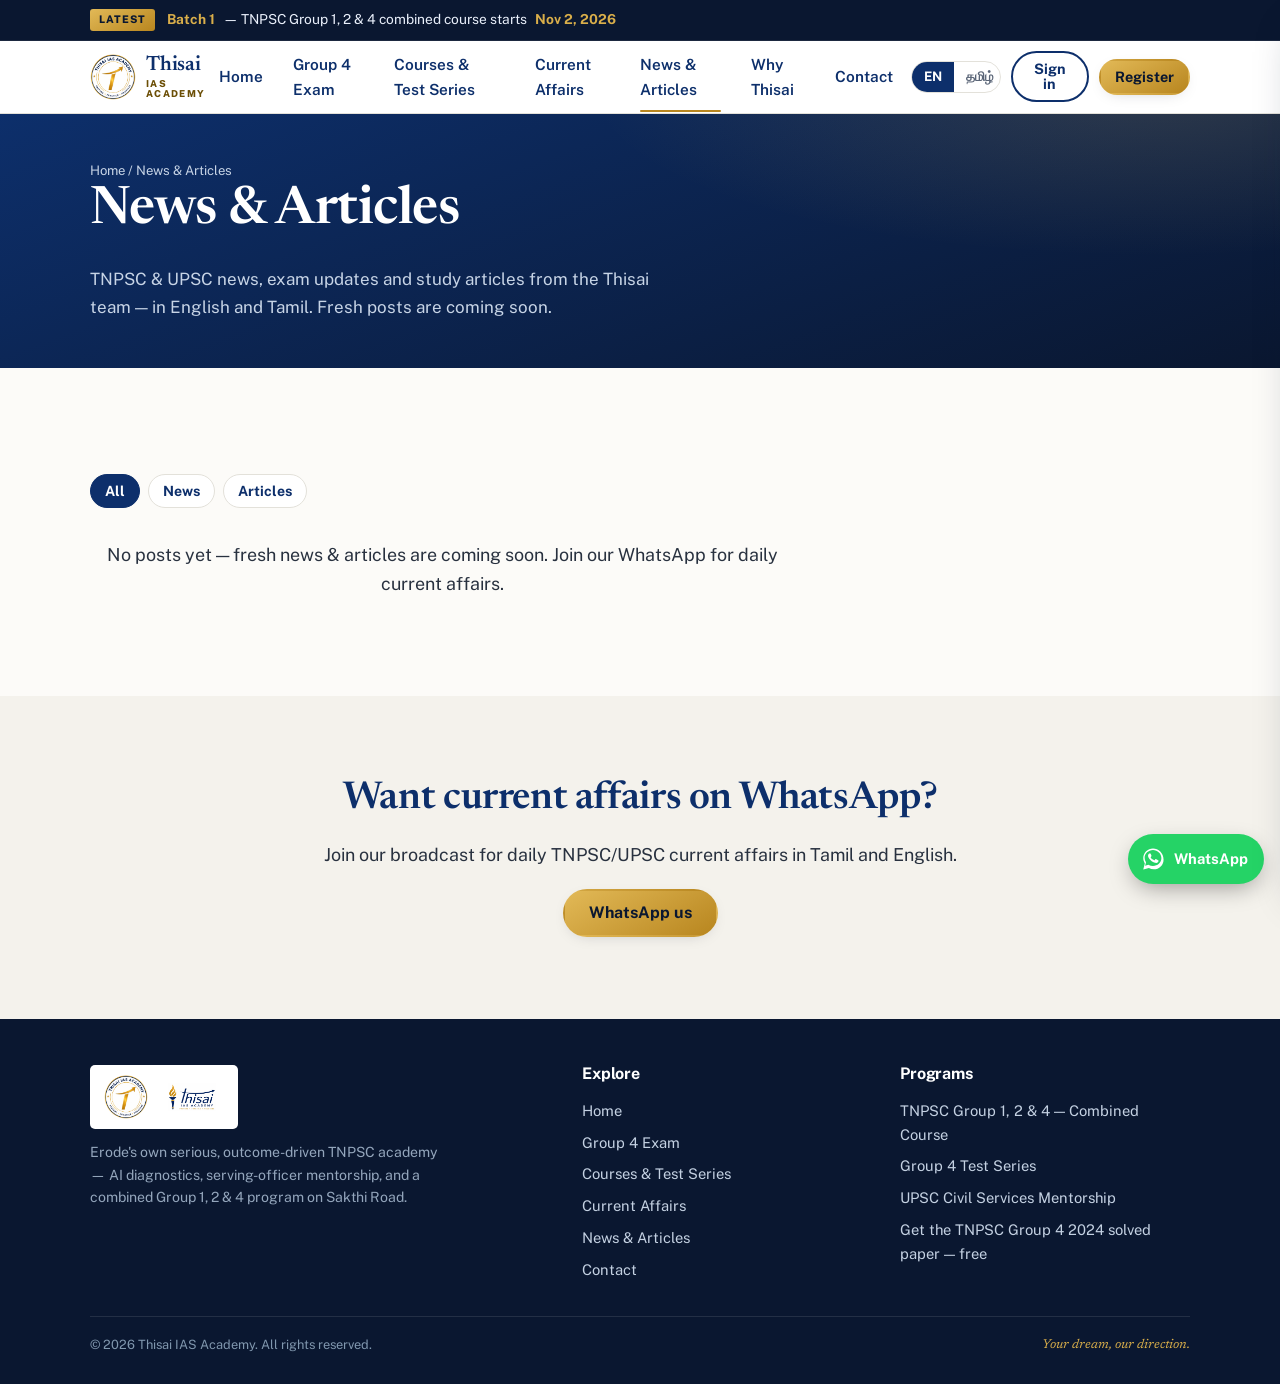
==== commit 7ed31765: "Add daily Current Affairs page backed by Supabase - supabase-current-affairs.sql: current_affairs ta" ====
--- a/blog.html
+++ b/blog.html
@@ -46,6 +46,7 @@
         <a href="index.html" data-i18n="nav.home">Home</a>
         <a href="group4.html" data-i18n="nav.group4">Group 4 Exam</a>
         <a href="courses.html" data-i18n="nav.courses">Courses &amp; Test Series</a>
+        <a href="current-affairs.html" data-i18n="nav.ca">Current Affairs</a>
         <a href="blog.html" class="active" data-i18n="nav.blog">Blog &amp; Current Affairs</a>
         <a href="why.html" data-i18n="nav.why">Why Thisai</a>
         <a href="contact.html" data-i18n="nav.contact">Contact</a>
@@ -69,6 +70,7 @@
     <a href="index.html" data-i18n="nav.home">Home</a>
     <a href="group4.html" data-i18n="nav.group4">Group 4 Exam</a>
         <a href="courses.html" data-i18n="nav.courses">Courses &amp; Test Series</a>
+        <a href="current-affairs.html" data-i18n="nav.ca">Current Affairs</a>
     <a href="blog.html" data-i18n="nav.blog">Blog &amp; Current Affairs</a>
     <a href="why.html" data-i18n="nav.why">Why Thisai</a>
     <a href="contact.html" data-i18n="nav.contact">Contact</a>
@@ -161,6 +163,7 @@
           <a href="index.html" data-i18n="nav.home">Home</a>
           <a href="group4.html" data-i18n="nav.group4">Group 4 Exam</a>
         <a href="courses.html" data-i18n="nav.courses">Courses &amp; Test Series</a>
+        <a href="current-affairs.html" data-i18n="nav.ca">Current Affairs</a>
           <a href="blog.html" data-i18n="nav.blog">Blog &amp; Current Affairs</a>
           <a href="contact.html" data-i18n="nav.contact">Contact</a>
         </div>
